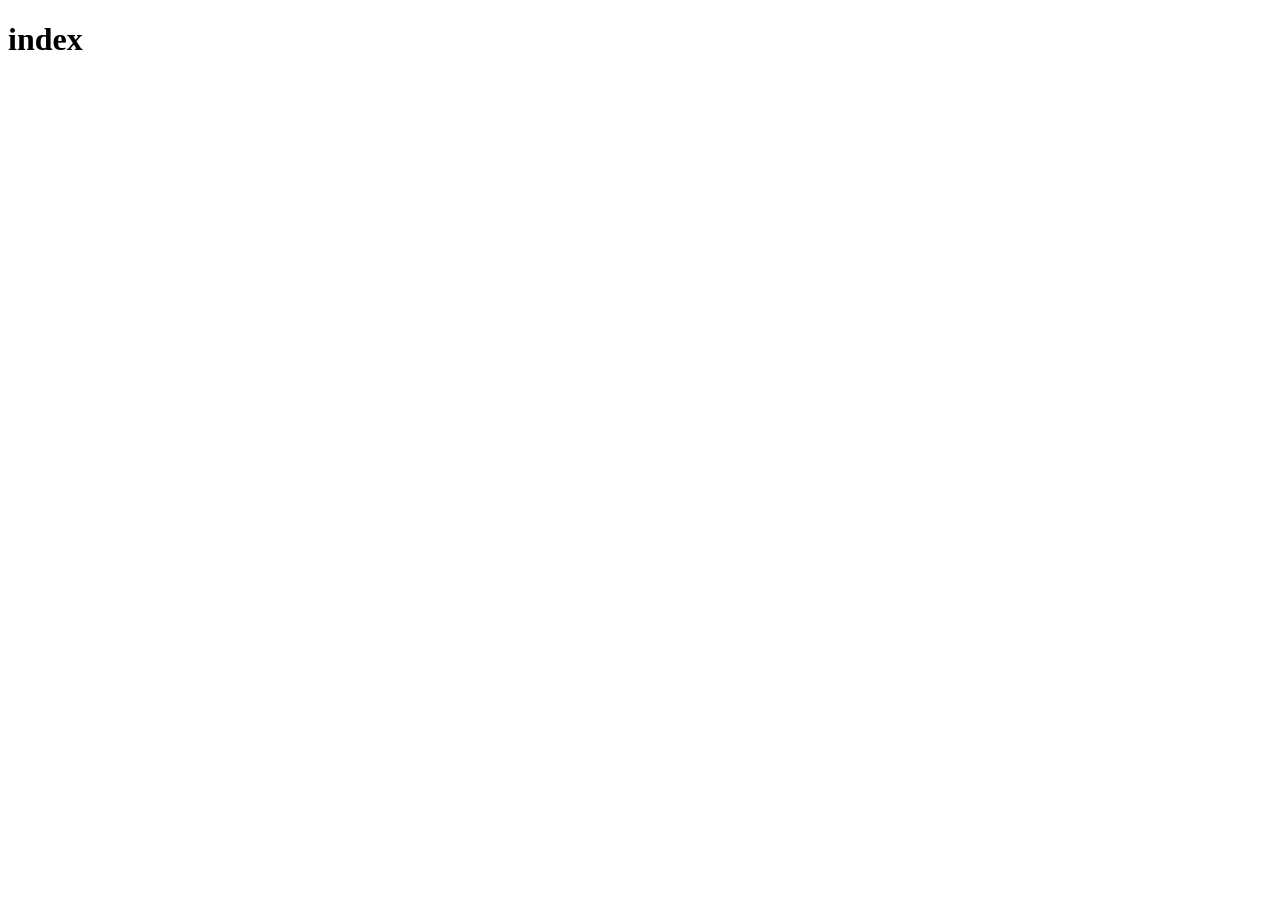
==== index.html @ e9456fac "İlk kurulum: proje başlatıldı" ====
<!DOCTYPE html>
<html lang="tr">
<head>
    <meta charset="UTF-8">
    <meta name="viewport" content="width=device-width, initial-scale=1.0">
    <title>Index</title>
</head>
<body>
    <h1>index</h1>
</body>
</html>
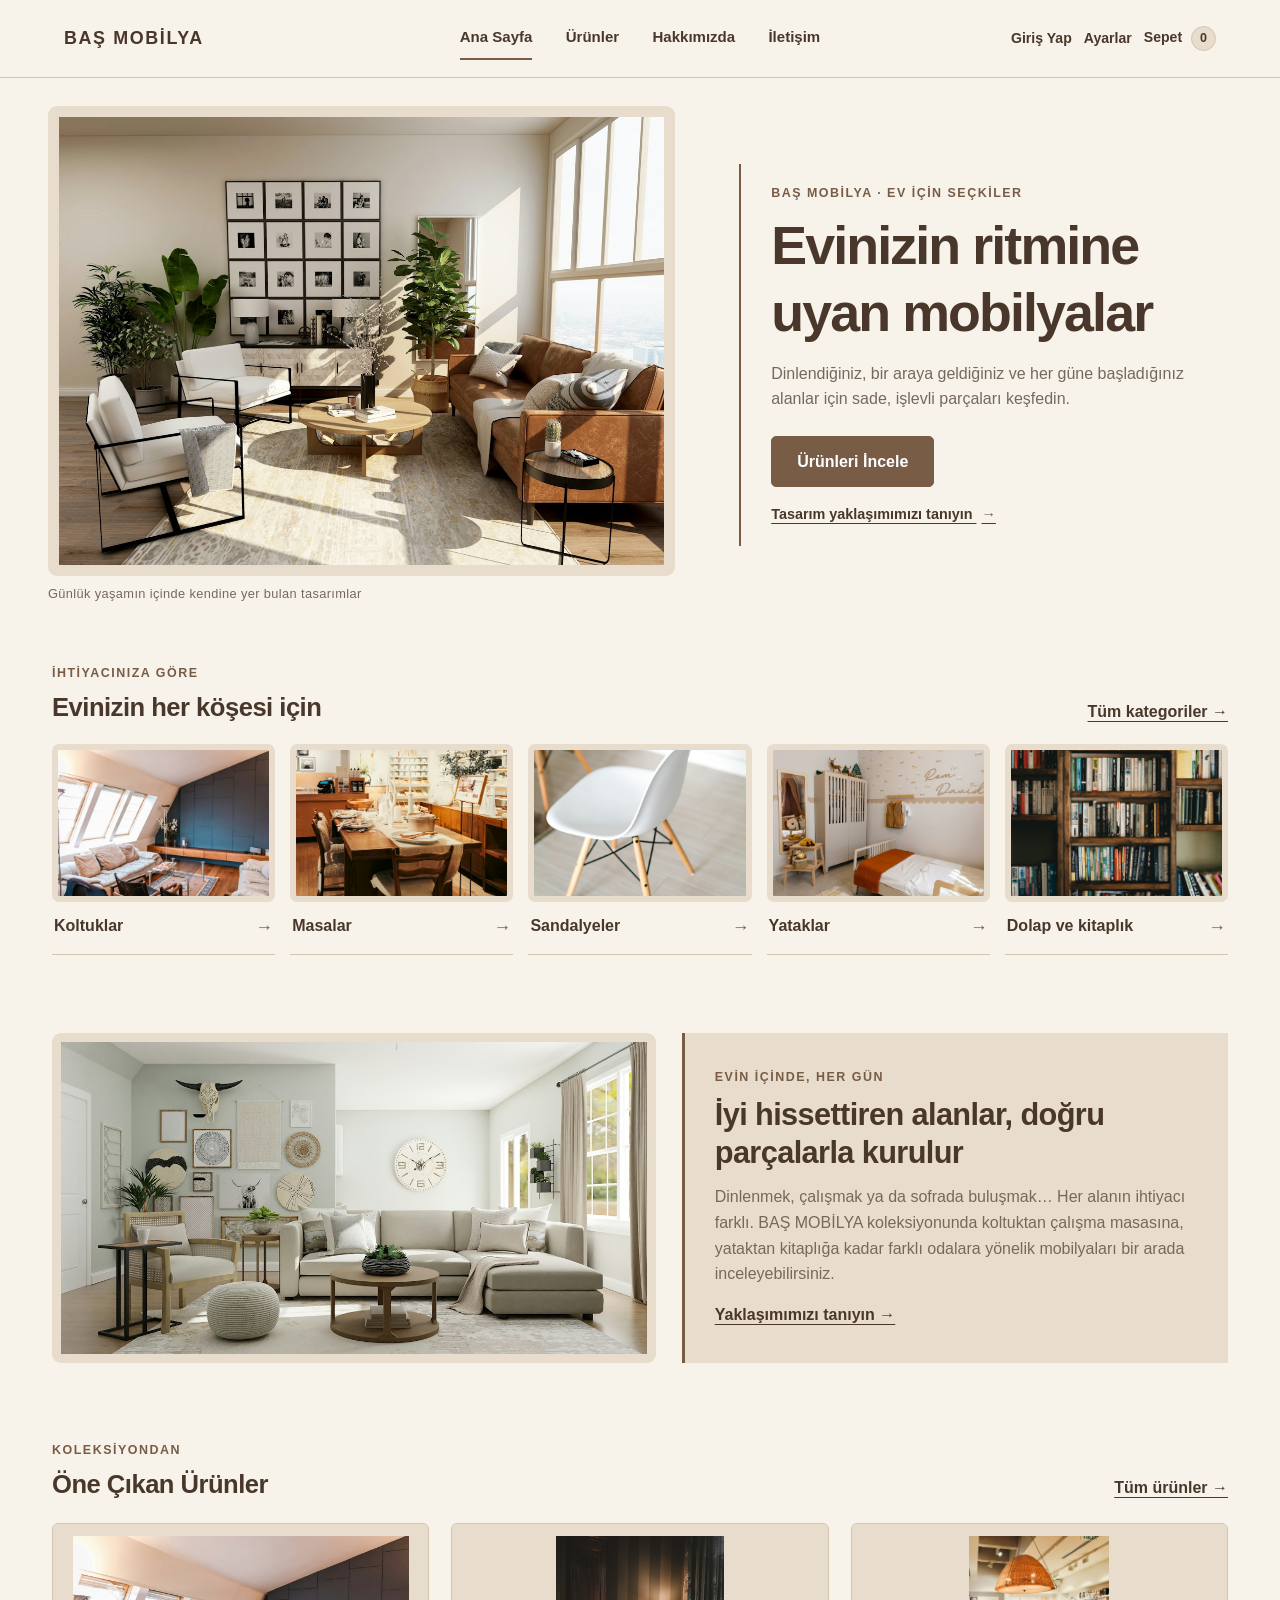
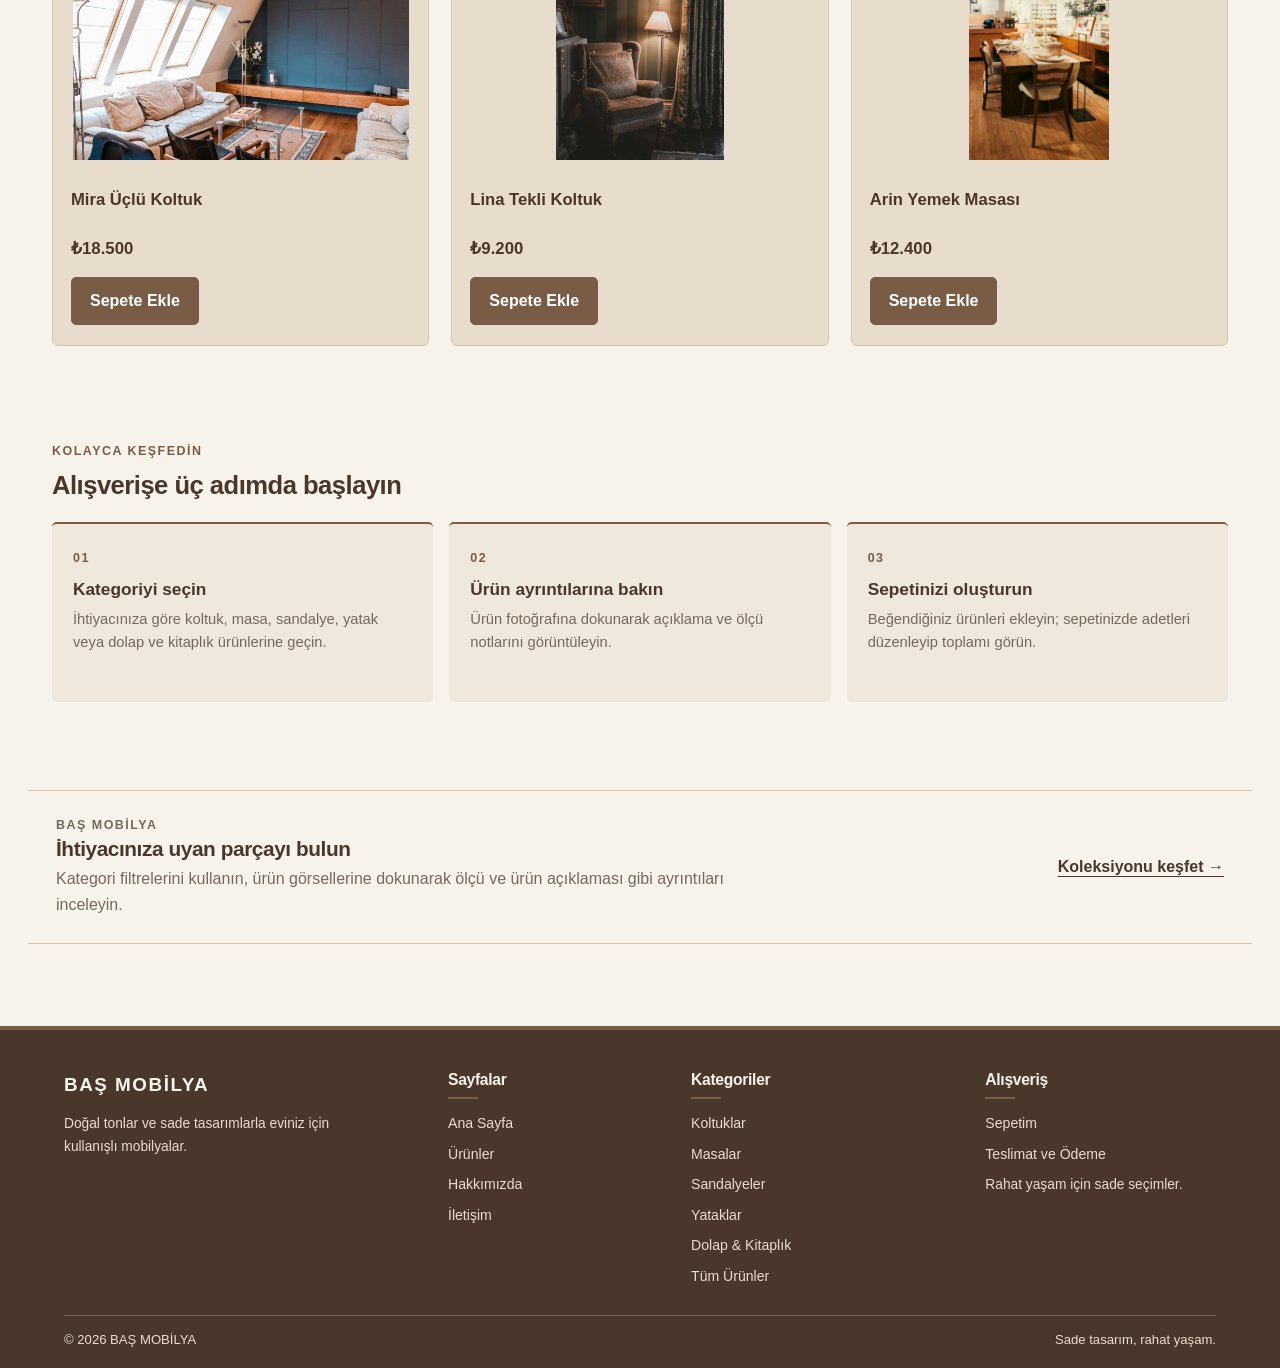
==== commit ed57afc1: "BAŞ MOBİLYA temel sayfaları eklendi" ====
--- a/index.html
+++ b/index.html
@@ -1,11 +1,84 @@
 <!DOCTYPE html>
 <html lang="tr">
 <head>
-    <meta charset="UTF-8">
-    <meta name="viewport" content="width=device-width, initial-scale=1.0">
-    <title>Index</title>
+  <meta charset="UTF-8">
+  <meta name="viewport" content="width=device-width, initial-scale=1.0">
+  <meta name="description" content="BAŞ MOBİLYA: günlük yaşama uyum sağlayan sade ve kullanışlı mobilyalar.">
+  <title>BAŞ MOBİLYA | Ana Sayfa</title>
+  <link rel="stylesheet" href="css/ortak.css"><link rel="stylesheet" href="css/index.css">
+  <script src="script.js" defer></script>
 </head>
 <body>
-    <h1>index</h1>
+  <header class="site-header">
+    <a class="logo" href="index.html">BAŞ MOBİLYA</a>
+    <nav class="main-nav" aria-label="Ana menü">
+      <a href="index.html" aria-current="page">Ana Sayfa</a><a href="urunler.html">Ürünler</a><a href="hakkimizda.html">Hakkımızda</a><a href="iletisim.html">İletişim</a>
+    </nav>
+    <div class="header-tools"><a class="account-link" href="giris.html">Giriş Yap</a><a class="settings-link" href="ayarlar.html">Ayarlar</a><a class="cart-link" href="sepet.html">Sepet <span class="cart-count" data-cart-count>0</span></a></div>
+  </header>
+  <main>
+    <section class="hero">
+      <figure class="hero-visual">
+        <img class="hero-image" src="images/oturma-odasi-ana-gorsel.jpg" alt="Açık tonlarda, sade mobilyalarla düzenlenmiş bir oturma odası">
+        <figcaption>Günlük yaşamın içinde kendine yer bulan tasarımlar</figcaption>
+      </figure>
+      <div class="hero-copy">
+        <p class="eyebrow">BAŞ MOBİLYA · Ev için seçkiler</p>
+        <h1>Evinizin ritmine uyan mobilyalar</h1>
+        <p>Dinlendiğiniz, bir araya geldiğiniz ve her güne başladığınız alanlar için sade, işlevli parçaları keşfedin.</p>
+        <a class="button" href="urunler.html">Ürünleri İncele</a>
+        <a class="hero-about-link" href="hakkimizda.html">Tasarım yaklaşımımızı tanıyın <span aria-hidden="true">→</span></a>
+      </div>
+    </section>
+    <section class="section category-section" aria-labelledby="category-title">
+      <div class="section-heading"><div><p class="eyebrow">İhtiyacınıza göre</p><h2 id="category-title">Evinizin her köşesi için</h2></div><a class="text-link" href="urunler.html">Tüm kategoriler →</a></div>
+      <div class="category-grid">
+        <a class="category-card" href="urunler.html?kategori=koltuk"><img src="images/koltuk-mira-uclu.jpg" alt="Açık renkli üçlü koltuk" loading="lazy"><span>Koltuklar <b>→</b></span></a>
+        <a class="category-card" href="urunler.html?kategori=masa"><img src="images/masa-arin-yemek.jpg" alt="Ahşap yemek masası" loading="lazy"><span>Masalar <b>→</b></span></a>
+        <a class="category-card" href="urunler.html?kategori=sandalye"><img src="images/sandalye-ekin-ahsap.jpg" alt="Ahşap yemek sandalyesi" loading="lazy"><span>Sandalyeler <b>→</b></span></a>
+        <a class="category-card" href="urunler.html?kategori=yatak"><img src="images/yatak-mira-tek-kisilik.jpg" alt="Tek kişilik yatak" loading="lazy"><span>Yataklar <b>→</b></span></a>
+        <a class="category-card" href="urunler.html?kategori=dolap"><img src="images/kitaplik-sera.jpg" alt="Ahşap kitaplık" loading="lazy"><span>Dolap ve kitaplık <b>→</b></span></a>
+      </div>
+    </section>
+    <section class="section home-story" aria-labelledby="home-story-title">
+      <img src="images/yasam-alani-hakkimizda.jpg" alt="Sade mobilyalarla düzenlenmiş, sıcak tonlu bir yaşam alanı" loading="lazy">
+      <div class="home-story-copy">
+        <p class="eyebrow">Evin içinde, her gün</p>
+        <h2 id="home-story-title">İyi hissettiren alanlar, doğru parçalarla kurulur</h2>
+        <p>Dinlenmek, çalışmak ya da sofrada buluşmak… Her alanın ihtiyacı farklı. BAŞ MOBİLYA koleksiyonunda koltuktan çalışma masasına, yataktan kitaplığa kadar farklı odalara yönelik mobilyaları bir arada inceleyebilirsiniz.</p>
+        <a class="text-link" href="hakkimizda.html">Yaklaşımımızı tanıyın →</a>
+      </div>
+    </section>
+    <section class="section featured-section">
+      <div class="section-heading"><div><p class="eyebrow">Koleksiyondan</p><h2>Öne Çıkan Ürünler</h2></div><a class="text-link" href="urunler.html">Tüm ürünler →</a></div>
+      <div class="product-grid" data-featured-products></div>
+    </section>
+    <section class="section home-process" aria-labelledby="home-process-title">
+      <div class="section-heading"><div><p class="eyebrow">Kolayca keşfedin</p><h2 id="home-process-title">Alışverişe üç adımda başlayın</h2></div></div>
+      <div class="process-grid">
+        <article class="process-item"><span>01</span><h3>Kategoriyi seçin</h3><p>İhtiyacınıza göre koltuk, masa, sandalye, yatak veya dolap ve kitaplık ürünlerine geçin.</p></article>
+        <article class="process-item"><span>02</span><h3>Ürün ayrıntılarına bakın</h3><p>Ürün fotoğrafına dokunarak açıklama ve ölçü notlarını görüntüleyin.</p></article>
+        <article class="process-item"><span>03</span><h3>Sepetinizi oluşturun</h3><p>Beğendiğiniz ürünleri ekleyin; sepetinizde adetleri düzenleyip toplamı görün.</p></article>
+      </div>
+    </section>
+    <section class="home-note" aria-labelledby="home-note-title">
+      <div><p class="eyebrow">BAŞ MOBİLYA</p><h2>İhtiyacınıza uyan parçayı bulun</h2><p>Kategori filtrelerini kullanın, ürün görsellerine dokunarak ölçü ve ürün açıklaması gibi ayrıntıları inceleyin.</p></div>
+      <a class="text-link" href="urunler.html">Koleksiyonu keşfet →</a>
+    </section>
+  </main>
+  <dialog class="product-dialog" data-product-dialog aria-labelledby="dialog-product-name">
+    <button class="dialog-close" type="button" data-close-dialog aria-label="Kapat">×</button>
+    <img data-dialog-image src="" alt="">
+    <div class="dialog-content"><p class="eyebrow" data-dialog-category></p><h2 id="dialog-product-name" data-dialog-name></h2><p class="dialog-price" data-dialog-price></p><p data-dialog-description></p><p class="dialog-specs" data-dialog-specs></p><button class="button" type="button" data-dialog-add>Sepete Ekle</button></div>
+  </dialog>
+  <footer class="site-footer">
+    <div class="footer-main">
+      <section class="footer-brand"><a class="footer-logo" href="index.html">BAŞ MOBİLYA</a><p>Doğal tonlar ve sade tasarımlarla eviniz için kullanışlı mobilyalar.</p></section>
+      <section class="footer-column"><h2>Sayfalar</h2><a href="index.html">Ana Sayfa</a><a href="urunler.html">Ürünler</a><a href="hakkimizda.html">Hakkımızda</a><a href="iletisim.html">İletişim</a></section>
+      <section class="footer-column"><h2>Kategoriler</h2><a href="urunler.html?kategori=koltuk">Koltuklar</a><a href="urunler.html?kategori=masa">Masalar</a><a href="urunler.html?kategori=sandalye">Sandalyeler</a><a href="urunler.html?kategori=yatak">Yataklar</a><a href="urunler.html?kategori=dolap">Dolap &amp; Kitaplık</a><a href="urunler.html">Tüm Ürünler</a></section>
+      <section class="footer-column"><h2>Alışveriş</h2><a href="sepet.html">Sepetim</a><a href="odeme.html">Teslimat ve Ödeme</a><p>Rahat yaşam için sade seçimler.</p></section>
+    </div>
+    <div class="footer-bottom"><span>© 2026 BAŞ MOBİLYA</span><span>Sade tasarım, rahat yaşam.</span></div>
+  </footer>
 </body>
 </html>
--- a/css/ortak.css
+++ b/css/ortak.css
@@ -0,0 +1,179 @@
+/* Ortak renkler ve temel sayfa düzeni */
+:root {
+  --page-bg: #F7F3EB;
+  --surface: #E8DDCC;
+  --heading: #49372B;
+  --text: #3D3935;
+  --button: #795C46;
+  --button-hover: #49372B;
+  --line: #d4c5b2;
+  --muted: #75695d;
+  --surface-soft: #f0e8dc;
+  --control-border: #c5b39e;
+  --white: #fffdf9;
+  --footer-bg: #49372B;
+  --footer-text: #F7F3EB;
+  --footer-muted: #E8DDCC;
+  --error: #8b2f24;
+  --success: #355d36;
+}
+
+/* Koyu görünümde aynı renk ailesinin daha koyu tonları kullanılır. */
+:root[data-theme="dark"] {
+  color-scheme: dark;
+  --page-bg: #211f1c;
+  --surface: #332f2a;
+  --heading: #f2e8dc;
+  --text: #e8e0d7;
+  --button: #9a765b;
+  --button-hover: #785a43;
+  --line: #554a3f;
+  --muted: #c0b3a6;
+  --surface-soft: #3a342e;
+  --control-border: #695b4e;
+  --white: #292622;
+  --footer-bg: #171614;
+  --footer-text: #f3eee7;
+  --footer-muted: #c9beb2;
+  --error: #ffaaa0;
+  --success: #b0d6a8;
+}
+
+* { box-sizing: border-box; }
+html { min-width: 320px; scroll-behavior: smooth; }
+body { min-height: 100vh; margin: 0; display: flex; flex-direction: column; background: var(--page-bg); color: var(--text); font-family: Arial, Helvetica, sans-serif; font-size: 16px; line-height: 1.6; }
+body > main { width: 100%; flex: 1; }
+img { max-width: 100%; }
+a { color: inherit; }
+h1, h2, h3 { color: var(--heading); line-height: 1.25; }
+h1 { margin: 0 0 14px; font-size: clamp(2rem, 3.8vw, 3rem); letter-spacing: -.035em; }
+h2 { margin: 0 0 12px; font-size: clamp(1.4rem, 2vw, 1.8rem); letter-spacing: -.02em; }
+.eyebrow { margin: 0 0 8px; color: var(--button); font-size: .78rem; font-weight: 700; letter-spacing: .12em; text-transform: uppercase; }
+
+/* Ortak başlık ve gezinme */
+.site-header { min-height: 78px; padding: 12px max(5%, calc((100% - 1240px) / 2)); display: grid; grid-template-columns: 1fr auto 1fr; align-items: center; gap: 24px; border-bottom: 1px solid var(--line); background: var(--page-bg); }
+.logo { justify-self: start; color: var(--heading); font-size: 1.12rem; font-weight: 800; letter-spacing: .09em; line-height: 1.1; text-decoration: none; }
+.main-nav { display: flex; align-items: center; justify-content: center; gap: clamp(18px, 2.6vw, 34px); }
+.main-nav a, .cart-link { color: var(--heading); font-size: .94rem; font-weight: 600; text-decoration: none; }
+.main-nav a { padding: 8px 0; border-bottom: 2px solid transparent; }
+.main-nav a:hover, .main-nav a[aria-current="page"] { border-color: var(--button); }
+.cart-link { justify-self: end; white-space: nowrap; }
+.cart-count { min-width: 25px; height: 25px; display: inline-flex; align-items: center; justify-content: center; margin-left: 5px; padding: 0 6px; border: 1px solid var(--line); border-radius: 50%; background: var(--surface); font-size: .78rem; }
+.main-nav a:focus-visible, .cart-link:focus-visible, .footer-column a:focus-visible, .logo:focus-visible { outline: 2px solid var(--button); outline-offset: 4px; }
+.header-tools { grid-column: 3; grid-row: 1; justify-self: end; display: flex; align-items: center; gap: 12px; }
+.header-tools a { color: var(--heading); font-size: .88rem; font-weight: 600; text-decoration: none; }
+.header-tools a:hover { text-decoration: underline; text-underline-offset: 4px; }
+.header-tools a[aria-current="page"] { text-decoration: underline; text-underline-offset: 4px; }
+.header-tools a:focus-visible { outline: 2px solid var(--button); outline-offset: 3px; }
+.header-tools .cart-link { justify-self: auto; }
+
+/* Ortak içerik, bağlantı ve form stilleri */
+.section, .page-content { width: min(1240px, 100%); margin: 0 auto; padding: 54px 32px; }
+.page-intro { margin-bottom: 34px; padding: 8px 0 22px; border-bottom: 1px solid var(--line); }
+.page-intro p:last-child { max-width: 680px; margin: 8px 0 0; color: var(--muted); }
+.narrow-content { max-width: 1120px; }
+.button { min-height: 49px; display: inline-flex; align-items: center; justify-content: center; padding: 12px 25px; border: 1px solid var(--button); background: var(--button); color: white; font: inherit; font-weight: 700; text-align: center; text-decoration: none; cursor: pointer; transition: background-color .16s ease, color .16s ease; }
+.button { border-radius: 5px; }
+.button:hover { border-color: var(--button-hover); background: var(--button-hover); }
+.button:focus-visible, .filter-button:focus-visible, .remove-button:focus-visible { outline: 2px solid var(--heading); outline-offset: 3px; }
+.button-secondary { margin-top: 8px; }
+.contact-form { display: grid; gap: 8px; }
+.contact-form label { margin-top: 7px; color: var(--heading); font-weight: 600; }
+.contact-form input, .contact-form textarea { width: 100%; padding: 11px 12px; border: 1px solid var(--control-border); border-radius: 4px; background: var(--white); color: var(--text); font: inherit; }
+.contact-form input:focus, .contact-form textarea:focus { outline: 2px solid var(--button); outline-offset: 1px; }
+.contact-form textarea { resize: vertical; }
+.contact-form .button { justify-self: start; margin-top: 8px; }
+.form-message { min-height: 1.5em; margin: 0; font-weight: 600; }
+.form-message.error { color: var(--error); }
+.form-message.success { color: var(--success); }
+.text-link { color: var(--heading); font-weight: 700; text-decoration-thickness: 1px; text-underline-offset: 4px; }
+.text-link:hover { color: var(--button); }
+[hidden] { display: none !important; }
+
+/* Ortak ürün kartları ve ürün detay penceresi */
+.product-grid { display: grid; grid-template-columns: repeat(3, minmax(0, 1fr)); gap: 22px; }
+.product-card { min-width: 0; display: flex; flex-direction: column; overflow: hidden; border: 1px solid var(--line); border-radius: 6px; background: var(--white); transition: border-color .16s ease, transform .16s ease; }
+.product-card:hover { transform: translateY(-3px); border-color: var(--button); }
+.product-card img { width: 100%; height: 248px; display: block; object-fit: contain; padding: 12px; background: var(--surface); }
+.product-image-button { width: 100%; display: block; padding: 0; border: 0; background: transparent; cursor: pointer; }
+.product-image-button img { transition: transform .18s ease; }
+.product-image-button:hover img { transform: scale(1.025); }
+.product-image-button:focus-visible { outline: 3px solid var(--button); outline-offset: -3px; }
+.product-info { flex: 1; display: flex; flex-direction: column; align-items: flex-start; padding: 18px 18px 20px; }
+.product-info h3 { min-height: 2.5em; margin: 0 0 5px; font-size: 1.04rem; }
+.product-price { margin: 0 0 14px; color: var(--heading); font-size: 1.05rem; font-weight: 700; }
+.product-info .button { min-height: 44px; margin-top: auto; padding: 10px 18px; }
+.product-dialog { position: relative; width: min(640px, calc(100% - 32px)); max-width: 640px; max-height: 90vh; padding: 0; overflow: auto; border: 1px solid var(--control-border); border-radius: 8px; background: var(--page-bg); color: var(--text); }
+.product-dialog::backdrop { background: rgb(35 27 22 / 55%); }
+.product-dialog > img { width: 100%; height: 300px; display: block; object-fit: contain; padding: 14px; background: var(--surface); }
+.dialog-content { padding: 22px 24px 26px; }
+.dialog-content h2 { margin-bottom: 7px; }
+.dialog-content p { margin: 8px 0; }
+.dialog-price { color: var(--heading); font-size: 1.15rem; font-weight: 700; }
+.dialog-specs { padding-top: 12px; border-top: 1px solid var(--line); }
+.dialog-close { position: absolute; z-index: 1; top: 10px; right: 10px; width: 38px; height: 38px; border: 1px solid var(--line); border-radius: 50%; background: var(--page-bg); color: var(--heading); font-size: 1.5rem; cursor: pointer; }
+
+/* Ortak footer */
+.site-footer { margin-top: 30px; padding: 40px max(5%, calc((100% - 1240px) / 2)) 18px; border-top: 4px solid var(--button); background: var(--footer-bg); color: var(--footer-text); font-size: .9rem; }
+.footer-main { max-width: 1240px; margin: 0 auto; padding-bottom: 28px; display: grid; grid-template-columns: 1.35fr .8fr 1fr .9fr; gap: 38px; }
+.footer-brand, .footer-column { display: flex; flex-direction: column; align-items: flex-start; gap: 8px; }
+.footer-logo { margin: 0 0 4px; color: var(--footer-text); font-size: 1.18rem; font-weight: 800; letter-spacing: .08em; text-decoration: none; }
+.footer-brand p, .footer-column p { max-width: 300px; margin: 0; color: var(--footer-muted); font-size: .86rem; line-height: 1.7; }
+.footer-column h2 { margin: 0 0 5px; color: var(--footer-text); font-size: .98rem; }
+.footer-column h2::after { width: 30px; height: 2px; margin-top: 8px; display: block; background: var(--button); content: ""; }
+.footer-column a { color: var(--footer-muted); font-size: .88rem; text-decoration: none; }
+.footer-column a:hover { color: white; text-decoration: underline; text-underline-offset: 3px; }
+.footer-bottom { max-width: 1240px; margin: 0 auto; padding-top: 13px; display: flex; justify-content: space-between; gap: 16px; border-top: 1px solid rgb(247 243 235 / 24%); color: var(--footer-muted); font-size: .82rem; }
+
+/* Giriş ve kayıt formları ortak alan düzenini paylaşır. */
+.auth-page { max-width: 1100px; }
+.auth-layout { display: grid; grid-template-columns: 1.05fr .95fr; align-items: center; gap: 34px; }
+.auth-visual { min-width: 0; margin: 0; }
+.auth-visual img { width: 100%; height: 440px; display: block; padding: 10px; border-radius: 8px; object-fit: cover; background: var(--surface); }
+.auth-visual figcaption { margin: 10px 2px 0; color: var(--muted); font-size: .86rem; }
+.auth-panel { padding: 30px; border-top: 3px solid var(--button); border-radius: 0 0 8px 8px; background: var(--surface); }
+.auth-panel h1 { margin-bottom: 7px; font-size: 2rem; }
+.auth-panel > p:not(.eyebrow) { margin: 0 0 18px; color: var(--muted); }
+.auth-form { display: grid; gap: 9px; }
+.auth-form label { margin-top: 5px; color: var(--heading); font-size: .9rem; font-weight: 600; }
+.auth-form input { width: 100%; min-height: 48px; padding: 11px 12px; border: 1px solid var(--control-border); border-radius: 4px; background: var(--white); color: var(--text); font: inherit; }
+.auth-form input:focus { outline: 2px solid var(--button); outline-offset: 1px; }
+.auth-form .button { width: 100%; margin-top: 10px; }
+.auth-form .form-message { margin-top: 6px; }
+.auth-links { margin-top: 17px; padding-top: 14px; display: flex; flex-wrap: wrap; justify-content: space-between; gap: 8px 16px; border-top: 1px solid var(--line); font-size: .88rem; }
+.auth-links a { color: var(--heading); font-weight: 600; text-underline-offset: 3px; }
+
+@media (max-width: 900px) {
+  .site-header { grid-template-columns: 1fr auto; }
+  .main-nav { grid-column: 1 / -1; grid-row: 2; justify-content: flex-start; flex-wrap: wrap; gap: 8px 24px; }
+  .header-tools { grid-column: 2; grid-row: 1; }
+  .footer-main { grid-template-columns: repeat(2, minmax(0, 1fr)); gap: 28px; }
+  .auth-layout { gap: 22px; }
+  .auth-visual img { height: 380px; }
+}
+@media (max-width: 600px) {
+  .site-header { padding: 13px 17px 10px; gap: 8px 14px; }
+  .logo { font-size: 1rem; }
+  .header-tools { grid-column: 1 / -1; grid-row: 2; justify-self: start; gap: 16px; }
+  .main-nav { grid-column: 1 / -1; grid-row: 3; grid-template-columns: repeat(2, 1fr); display: grid; gap: 2px 12px; text-align: left; }
+  .main-nav a { padding: 6px 0; font-size: .9rem; }
+  .section, .page-content { padding: 40px 18px; }
+  .page-intro { margin-bottom: 26px; padding-bottom: 18px; }
+  .product-grid { grid-template-columns: 1fr; gap: 16px; }
+  .product-card { display: flex; flex-direction: column; }
+  .product-card img { height: 218px; min-height: 0; padding: 8px; }
+  .product-info { padding: 16px 14px; }
+  .button { min-height: 47px; padding: 11px 19px; }
+  .product-info h3 { min-height: 0; }
+  .product-dialog > img { height: 240px; }
+  .site-footer { padding: 30px 17px 15px; }
+  .footer-main { gap: 24px 18px; }
+  .footer-bottom { flex-direction: column; gap: 3px; }
+  .auth-layout { grid-template-columns: 1fr; gap: 18px; }
+  .auth-visual img { height: 220px; }
+  .auth-panel { padding: 23px 19px; }
+}
+@media (prefers-reduced-motion: reduce) {
+  html { scroll-behavior: auto; }
+  *, *::before, *::after { transition-duration: .01ms !important; }
+}
--- a/css/index.css
+++ b/css/index.css
@@ -0,0 +1,56 @@
+/* Ana sayfa tanıtımı ve kategori keşfi */
+.hero { width: min(1240px, 100%); margin: 28px auto 0; padding: 0 28px; display: grid; grid-template-columns: 1.12fr .88fr; align-items: center; gap: clamp(28px, 5vw, 66px); }
+.hero-visual { min-width: 0; margin: 0; }
+.hero-image { width: 100%; height: 470px; display: block; padding: 11px; border-radius: 9px; object-fit: cover; background: var(--surface); }
+.hero-visual figcaption { margin-top: 8px; color: var(--muted); font-size: .8rem; letter-spacing: .03em; }
+.hero-copy { max-width: 500px; align-self: center; padding: 20px 0 20px 30px; border-left: 2px solid var(--button); }
+.hero-copy h1 { max-width: 460px; font-size: clamp(2.35rem, 4.2vw, 3.55rem); }
+.hero-copy > p:not(.eyebrow) { max-width: 430px; margin: 0 0 24px; color: var(--muted); }
+.hero-about-link { display: block; width: fit-content; margin-top: 16px; color: var(--heading); font-size: .9rem; font-weight: 700; text-decoration-thickness: 1px; text-underline-offset: 4px; }
+.hero-about-link span { margin-left: 5px; color: var(--button); }
+.category-section { padding-top: 60px; padding-bottom: 24px; }
+.section-heading { margin-bottom: 20px; display: flex; align-items: end; justify-content: space-between; gap: 16px; }
+.section-heading h2 { margin: 0; }
+.category-grid { display: grid; grid-template-columns: repeat(5, minmax(0, 1fr)); gap: 15px; }
+.category-card { min-width: 0; display: flex; flex-direction: column; border-bottom: 1px solid var(--line); color: var(--heading); font-weight: 700; text-decoration: none; }
+.category-card img { width: 100%; height: 158px; display: block; padding: 6px; border-radius: 7px; object-fit: cover; background: var(--surface); }
+.category-card span { padding: 11px 2px 12px; display: flex; justify-content: space-between; gap: 8px; }
+.category-card b { color: var(--button); font-size: 1.1rem; }
+.category-card:hover { border-color: var(--button); }
+.category-card:hover img { filter: brightness(.96); }
+.featured-section { padding-top: 44px; }
+.featured-section .section-heading { margin-bottom: 22px; }
+.featured-section .product-card { background: var(--surface); }
+.home-story { padding-top: 54px; padding-bottom: 34px; display: grid; grid-template-columns: 1.05fr .95fr; align-items: stretch; gap: 26px; }
+.home-story > img { width: 100%; height: 330px; display: block; padding: 9px; border-radius: 9px; object-fit: cover; background: var(--surface); }
+.home-story-copy { padding: 28px 30px; display: flex; flex-direction: column; align-items: flex-start; justify-content: center; border-left: 3px solid var(--button); background: var(--surface); }
+.home-story-copy h2 { max-width: 470px; margin-bottom: 12px; font-size: clamp(1.55rem, 2.4vw, 2.1rem); }
+.home-story-copy p:not(.eyebrow) { max-width: 500px; margin: 0 0 15px; color: var(--muted); }
+.home-process { padding-top: 42px; }
+.process-grid { display: grid; grid-template-columns: repeat(3, minmax(0, 1fr)); gap: 16px; }
+.process-item { min-height: 180px; padding: 20px 21px; border-top: 2px solid var(--button); border-radius: 5px; background: var(--surface-soft); }
+.process-item > span { color: var(--button); font-size: .78rem; font-weight: 700; letter-spacing: .12em; }
+.process-item h3 { margin: 10px 0 7px; font-size: 1.08rem; }
+.process-item p { margin: 0; color: var(--muted); font-size: .92rem; }
+.home-note { margin: 34px 28px 52px; padding: 25px 28px; display: flex; align-items: center; justify-content: space-between; gap: 24px; border-top: 1px solid var(--line); border-bottom: 1px solid var(--line); }
+.home-note p { max-width: 720px; margin: 0; color: var(--muted); }
+.home-note h2 { margin: 0 0 5px; font-size: 1.3rem; }
+@media (max-width: 900px) { .hero { gap: 24px; } .hero-copy { padding-left: 22px; } .hero-image { height: 390px; } .category-grid { grid-template-columns: repeat(3, minmax(0, 1fr)); } .home-story { gap: 18px; } .home-story-copy { padding: 23px; } }
+@media (max-width: 600px) {
+  .hero { margin-top: 17px; padding: 0 17px; grid-template-columns: 1fr; gap: 14px; }
+  .hero-copy { max-width: none; padding: 18px 4px 12px 18px; }
+  .hero-copy h1 { font-size: 2.2rem; }
+  .hero-image { height: 265px; padding: 7px; }
+  .category-section { padding-top: 38px; }
+  .home-story { padding-top: 34px; padding-bottom: 20px; grid-template-columns: 1fr; gap: 15px; }
+  .home-story > img { height: 245px; }
+  .home-story-copy { padding: 22px 19px; }
+  .section-heading { align-items: flex-start; flex-direction: column; }
+  .category-grid { grid-template-columns: repeat(2, minmax(0, 1fr)); gap: 14px 11px; }
+  .category-card img { height: 130px; }
+  .featured-section { padding-top: 34px; }
+  .home-process { padding-top: 30px; }
+  .process-grid { grid-template-columns: 1fr; gap: 11px; }
+  .process-item { min-height: 0; padding: 17px 18px; }
+  .home-note { margin: 18px 17px 34px; padding: 20px 0; align-items: flex-start; flex-direction: column; }
+}
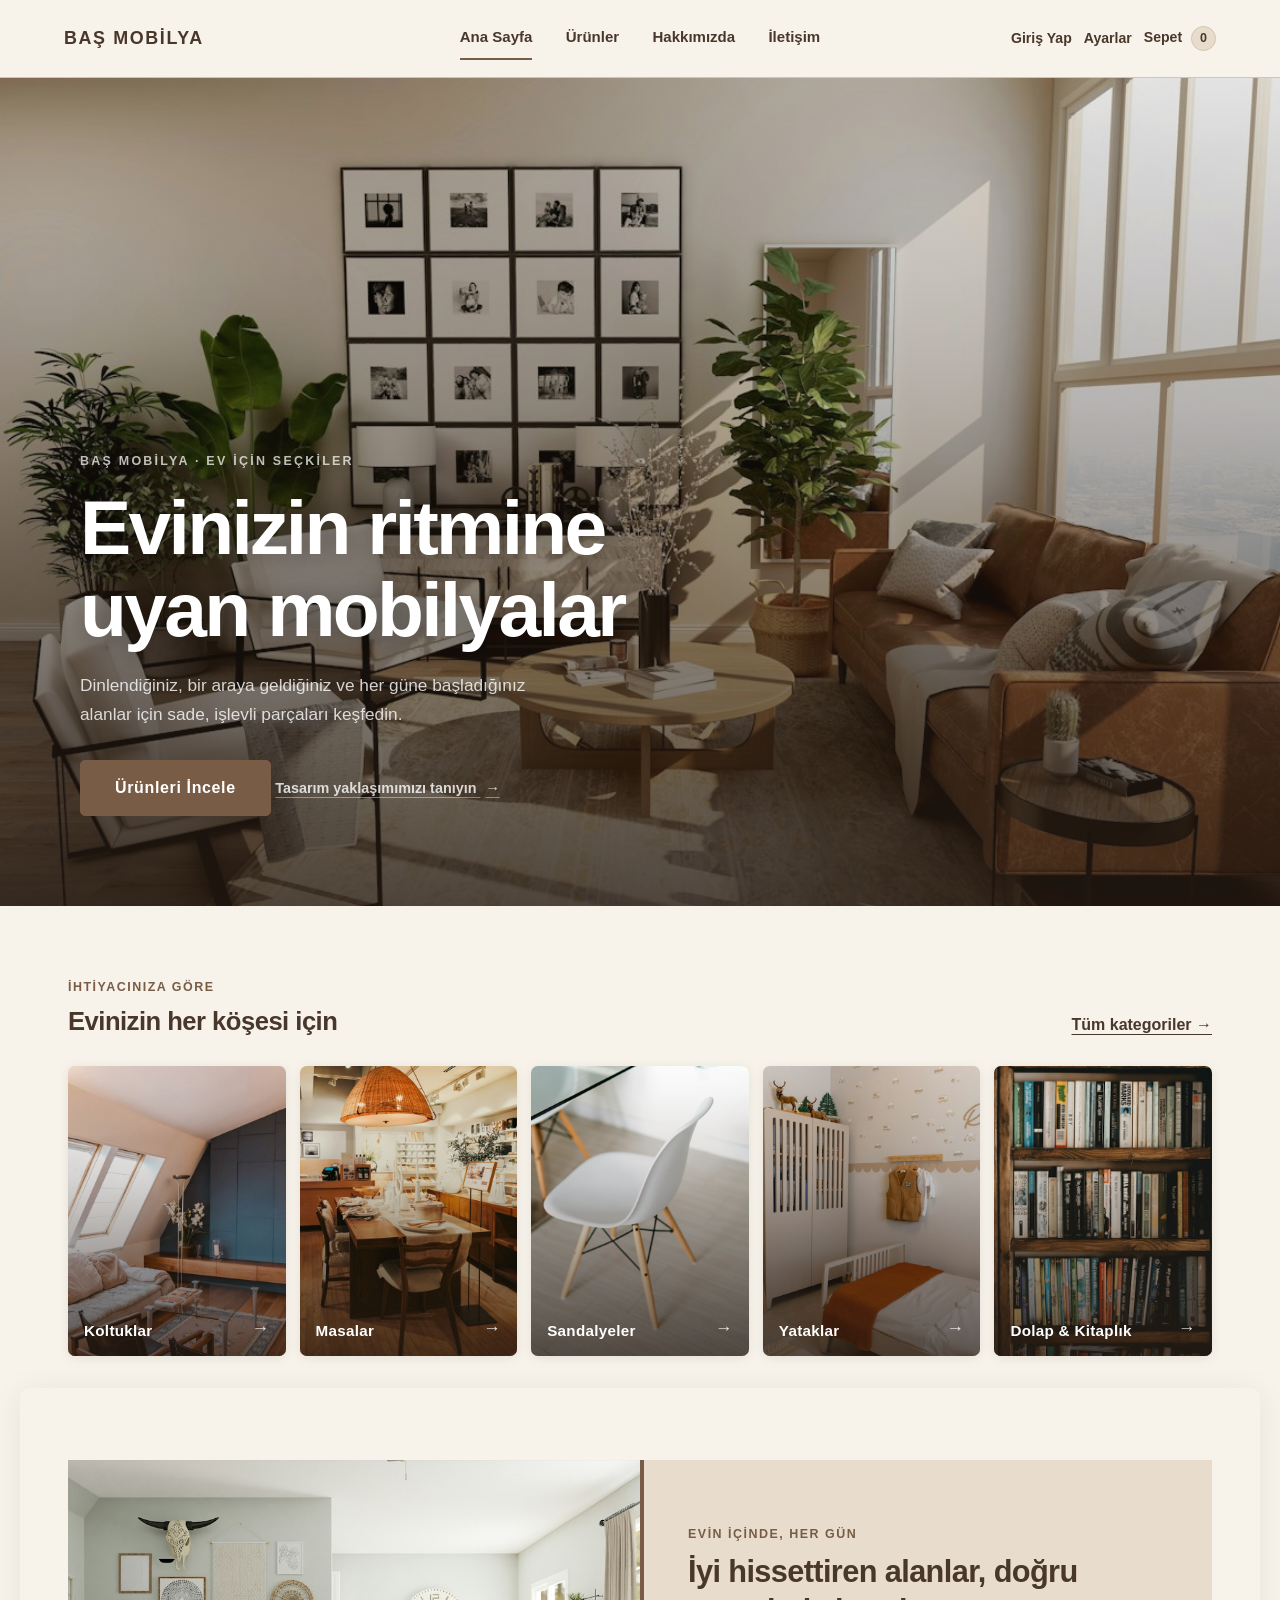
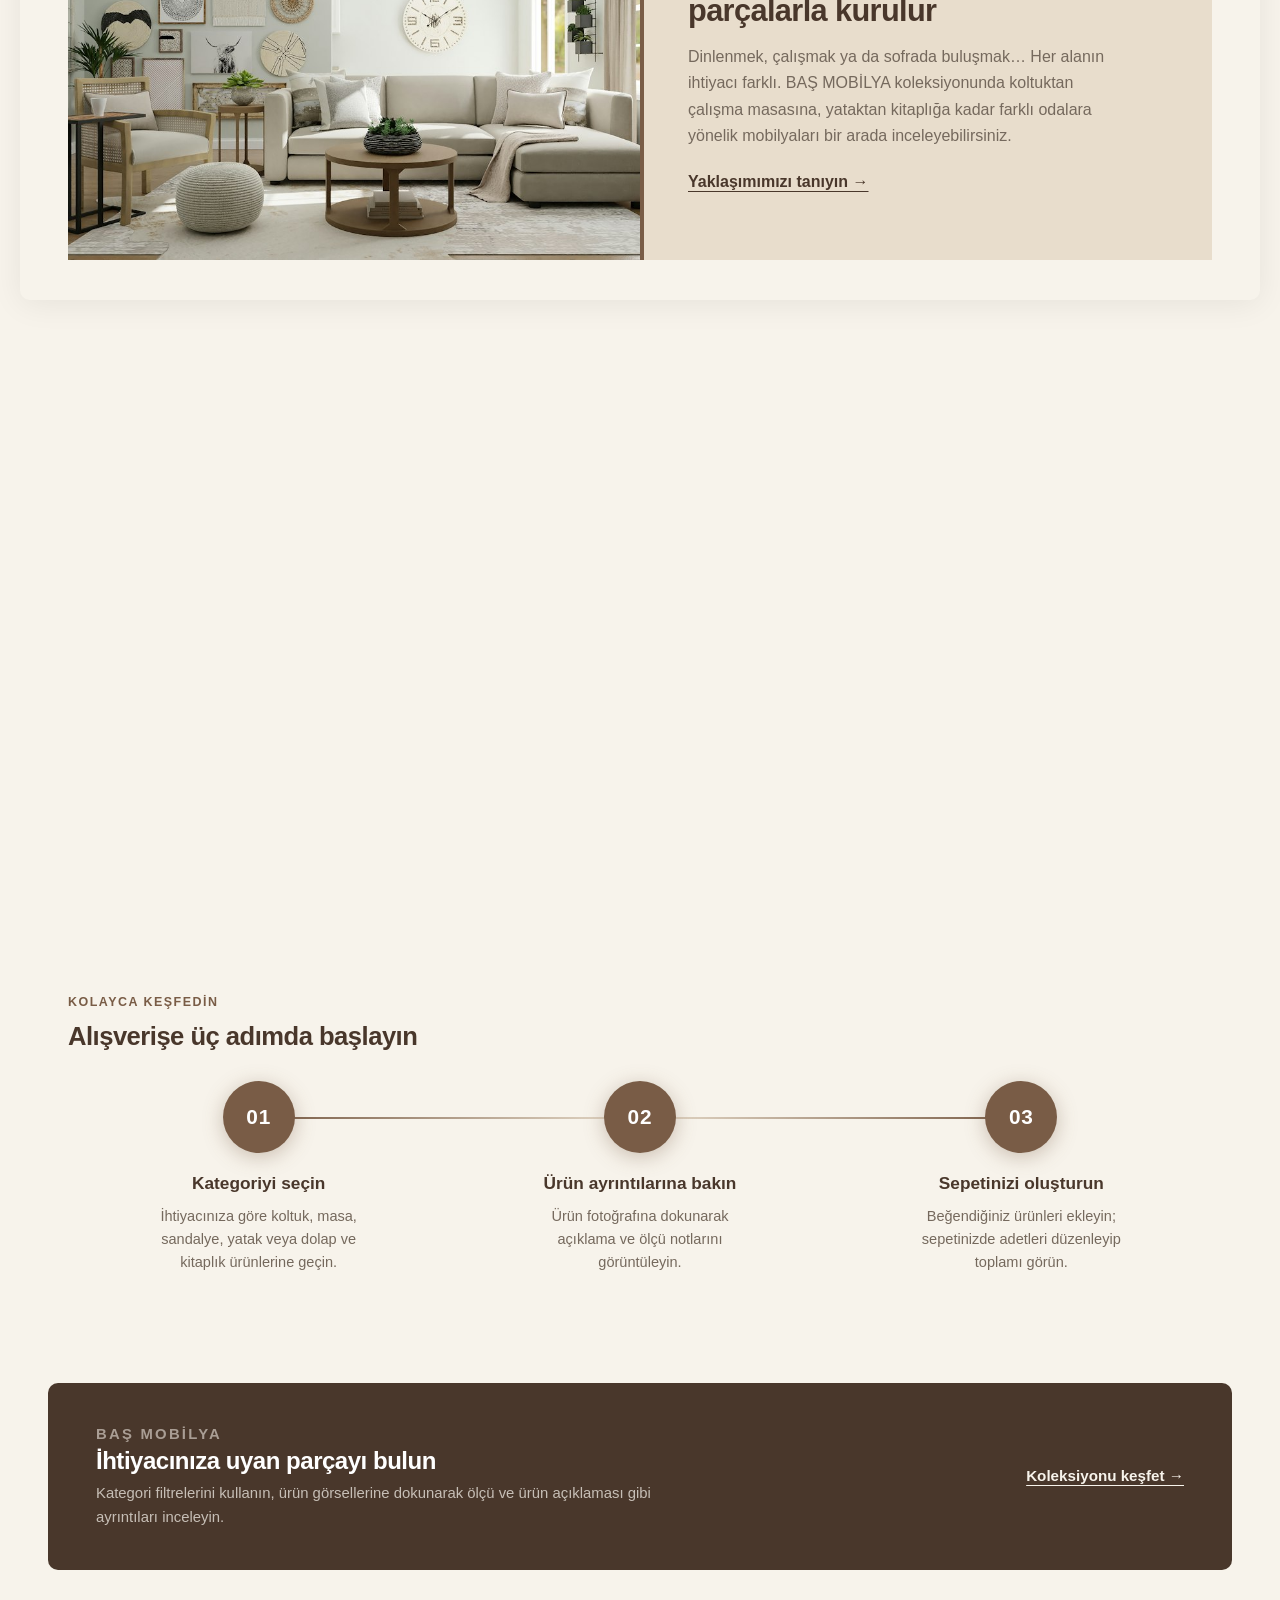
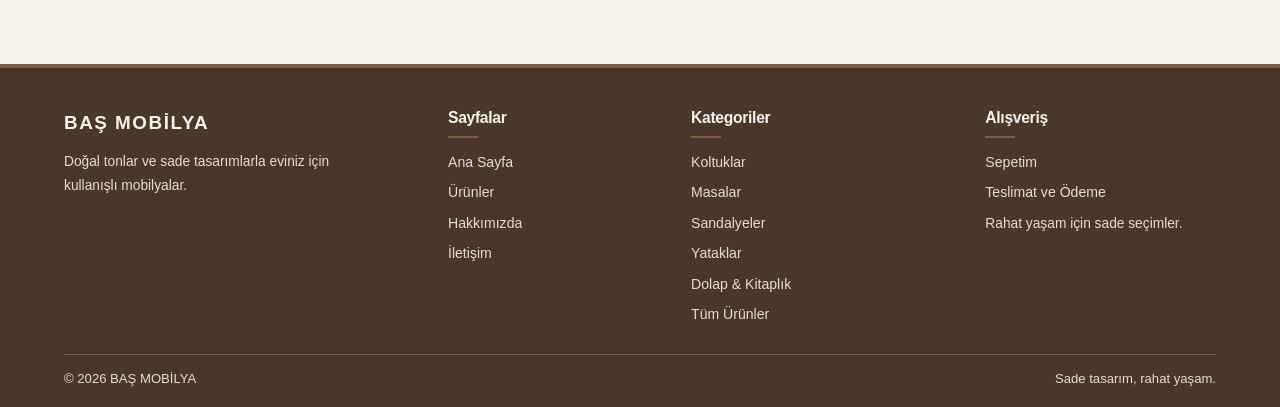
==== commit ecb76b85: "Ana sayfa ve ödeme ekranı yenilendi" ====
--- a/index.html
+++ b/index.html
@@ -1,10 +1,11 @@
-<!DOCTYPE html>
+﻿<!DOCTYPE html>
 <html lang="tr">
 <head>
   <meta charset="UTF-8">
   <meta name="viewport" content="width=device-width, initial-scale=1.0">
   <meta name="description" content="BAŞ MOBİLYA: günlük yaşama uyum sağlayan sade ve kullanışlı mobilyalar.">
   <title>BAŞ MOBİLYA | Ana Sayfa</title>
+  <link rel="icon" type="image/svg+xml" href="favicon.svg">
   <link rel="stylesheet" href="css/ortak.css"><link rel="stylesheet" href="css/index.css">
   <script src="script.js" defer></script>
 </head>
@@ -16,12 +17,14 @@
     </nav>
     <div class="header-tools"><a class="account-link" href="giris.html">Giriş Yap</a><a class="settings-link" href="ayarlar.html">Ayarlar</a><a class="cart-link" href="sepet.html">Sepet <span class="cart-count" data-cart-count>0</span></a></div>
   </header>
+
   <main>
-    <section class="hero">
-      <figure class="hero-visual">
+    <!-- ── HERO: Tam genişlik görsel + overlay metin ── -->
+    <section class="hero reveal">
+      <div class="hero-image-wrap">
         <img class="hero-image" src="images/oturma-odasi-ana-gorsel.jpg" alt="Açık tonlarda, sade mobilyalarla düzenlenmiş bir oturma odası">
-        <figcaption>Günlük yaşamın içinde kendine yer bulan tasarımlar</figcaption>
-      </figure>
+      </div>
+      <div class="hero-overlay" aria-hidden="true"></div>
       <div class="hero-copy">
         <p class="eyebrow">BAŞ MOBİLYA · Ev için seçkiler</p>
         <h1>Evinizin ritmine uyan mobilyalar</h1>
@@ -30,17 +33,44 @@
         <a class="hero-about-link" href="hakkimizda.html">Tasarım yaklaşımımızı tanıyın <span aria-hidden="true">→</span></a>
       </div>
     </section>
-    <section class="section category-section" aria-labelledby="category-title">
-      <div class="section-heading"><div><p class="eyebrow">İhtiyacınıza göre</p><h2 id="category-title">Evinizin her köşesi için</h2></div><a class="text-link" href="urunler.html">Tüm kategoriler →</a></div>
+
+    <!-- ── KATEGORİLER: Tall overlay kartlar ── -->
+    <section class="section category-section reveal" aria-labelledby="category-title">
+      <div class="section-heading">
+        <div><p class="eyebrow">İhtiyacınıza göre</p><h2 id="category-title">Evinizin her köşesi için</h2></div>
+        <a class="text-link" href="urunler.html">Tüm kategoriler →</a>
+      </div>
       <div class="category-grid">
-        <a class="category-card" href="urunler.html?kategori=koltuk"><img src="images/koltuk-mira-uclu.jpg" alt="Açık renkli üçlü koltuk" loading="lazy"><span>Koltuklar <b>→</b></span></a>
-        <a class="category-card" href="urunler.html?kategori=masa"><img src="images/masa-arin-yemek.jpg" alt="Ahşap yemek masası" loading="lazy"><span>Masalar <b>→</b></span></a>
-        <a class="category-card" href="urunler.html?kategori=sandalye"><img src="images/sandalye-ekin-ahsap.jpg" alt="Ahşap yemek sandalyesi" loading="lazy"><span>Sandalyeler <b>→</b></span></a>
-        <a class="category-card" href="urunler.html?kategori=yatak"><img src="images/yatak-mira-tek-kisilik.jpg" alt="Tek kişilik yatak" loading="lazy"><span>Yataklar <b>→</b></span></a>
-        <a class="category-card" href="urunler.html?kategori=dolap"><img src="images/kitaplik-sera.jpg" alt="Ahşap kitaplık" loading="lazy"><span>Dolap ve kitaplık <b>→</b></span></a>
+        <a class="category-card" href="urunler.html?kategori=koltuk">
+          <img src="images/koltuk-mira-uclu.jpg" alt="Açık renkli üçlü koltuk" loading="lazy">
+          <div class="category-card-overlay" aria-hidden="true"></div>
+          <span>Koltuklar <b>→</b></span>
+        </a>
+        <a class="category-card" href="urunler.html?kategori=masa">
+          <img src="images/masa-arin-yemek.jpg" alt="Ahşap yemek masası" loading="lazy">
+          <div class="category-card-overlay" aria-hidden="true"></div>
+          <span>Masalar <b>→</b></span>
+        </a>
+        <a class="category-card" href="urunler.html?kategori=sandalye">
+          <img src="images/sandalye-ekin-ahsap.jpg" alt="Ahşap yemek sandalyesi" loading="lazy">
+          <div class="category-card-overlay" aria-hidden="true"></div>
+          <span>Sandalyeler <b>→</b></span>
+        </a>
+        <a class="category-card" href="urunler.html?kategori=yatak">
+          <img src="images/yatak-mira-tek-kisilik.jpg" alt="Tek kişilik yatak" loading="lazy">
+          <div class="category-card-overlay" aria-hidden="true"></div>
+          <span>Yataklar <b>→</b></span>
+        </a>
+        <a class="category-card" href="urunler.html?kategori=dolap">
+          <img src="images/kitaplik-sera.jpg" alt="Ahşap kitaplık" loading="lazy">
+          <div class="category-card-overlay" aria-hidden="true"></div>
+          <span>Dolap &amp; Kitaplık <b>→</b></span>
+        </a>
       </div>
     </section>
-    <section class="section home-story" aria-labelledby="home-story-title">
+
+    <!-- ── ÖYKÜSEL BÖLÜM ── -->
+    <section class="section home-story reveal" aria-labelledby="home-story-title">
       <img src="images/yasam-alani-hakkimizda.jpg" alt="Sade mobilyalarla düzenlenmiş, sıcak tonlu bir yaşam alanı" loading="lazy">
       <div class="home-story-copy">
         <p class="eyebrow">Evin içinde, her gün</p>
@@ -49,28 +79,52 @@
         <a class="text-link" href="hakkimizda.html">Yaklaşımımızı tanıyın →</a>
       </div>
     </section>
-    <section class="section featured-section">
+
+    <!-- ── ÖNE ÇIKANLAR ── -->
+    <section class="section featured-section reveal">
       <div class="section-heading"><div><p class="eyebrow">Koleksiyondan</p><h2>Öne Çıkan Ürünler</h2></div><a class="text-link" href="urunler.html">Tüm ürünler →</a></div>
       <div class="product-grid" data-featured-products></div>
     </section>
-    <section class="section home-process" aria-labelledby="home-process-title">
+
+    <!-- ── 3 ADIM (Timeline) ── -->
+    <section class="section home-process reveal" aria-labelledby="home-process-title">
       <div class="section-heading"><div><p class="eyebrow">Kolayca keşfedin</p><h2 id="home-process-title">Alışverişe üç adımda başlayın</h2></div></div>
       <div class="process-grid">
-        <article class="process-item"><span>01</span><h3>Kategoriyi seçin</h3><p>İhtiyacınıza göre koltuk, masa, sandalye, yatak veya dolap ve kitaplık ürünlerine geçin.</p></article>
-        <article class="process-item"><span>02</span><h3>Ürün ayrıntılarına bakın</h3><p>Ürün fotoğrafına dokunarak açıklama ve ölçü notlarını görüntüleyin.</p></article>
-        <article class="process-item"><span>03</span><h3>Sepetinizi oluşturun</h3><p>Beğendiğiniz ürünleri ekleyin; sepetinizde adetleri düzenleyip toplamı görün.</p></article>
+        <article class="process-item">
+          <span>01</span>
+          <h3>Kategoriyi seçin</h3>
+          <p>İhtiyacınıza göre koltuk, masa, sandalye, yatak veya dolap ve kitaplık ürünlerine geçin.</p>
+        </article>
+        <article class="process-item">
+          <span>02</span>
+          <h3>Ürün ayrıntılarına bakın</h3>
+          <p>Ürün fotoğrafına dokunarak açıklama ve ölçü notlarını görüntüleyin.</p>
+        </article>
+        <article class="process-item">
+          <span>03</span>
+          <h3>Sepetinizi oluşturun</h3>
+          <p>Beğendiğiniz ürünleri ekleyin; sepetinizde adetleri düzenleyip toplamı görün.</p>
+        </article>
       </div>
     </section>
-    <section class="home-note" aria-labelledby="home-note-title">
-      <div><p class="eyebrow">BAŞ MOBİLYA</p><h2>İhtiyacınıza uyan parçayı bulun</h2><p>Kategori filtrelerini kullanın, ürün görsellerine dokunarak ölçü ve ürün açıklaması gibi ayrıntıları inceleyin.</p></div>
+
+    <!-- ── ALT BANNER ── -->
+    <div class="home-note reveal">
+      <div>
+        <p class="eyebrow">BAŞ MOBİLYA</p>
+        <h2>İhtiyacınıza uyan parçayı bulun</h2>
+        <p>Kategori filtrelerini kullanın, ürün görsellerine dokunarak ölçü ve ürün açıklaması gibi ayrıntıları inceleyin.</p>
+      </div>
       <a class="text-link" href="urunler.html">Koleksiyonu keşfet →</a>
-    </section>
+    </div>
   </main>
+
   <dialog class="product-dialog" data-product-dialog aria-labelledby="dialog-product-name">
     <button class="dialog-close" type="button" data-close-dialog aria-label="Kapat">×</button>
     <img data-dialog-image src="" alt="">
     <div class="dialog-content"><p class="eyebrow" data-dialog-category></p><h2 id="dialog-product-name" data-dialog-name></h2><p class="dialog-price" data-dialog-price></p><p data-dialog-description></p><p class="dialog-specs" data-dialog-specs></p><button class="button" type="button" data-dialog-add>Sepete Ekle</button></div>
   </dialog>
+
   <footer class="site-footer">
     <div class="footer-main">
       <section class="footer-brand"><a class="footer-logo" href="index.html">BAŞ MOBİLYA</a><p>Doğal tonlar ve sade tasarımlarla eviniz için kullanışlı mobilyalar.</p></section>
--- a/css/ortak.css
+++ b/css/ortak.css
@@ -75,6 +75,8 @@
 .button { min-height: 49px; display: inline-flex; align-items: center; justify-content: center; padding: 12px 25px; border: 1px solid var(--button); background: var(--button); color: white; font: inherit; font-weight: 700; text-align: center; text-decoration: none; cursor: pointer; transition: background-color .16s ease, color .16s ease; }
 .button { border-radius: 5px; }
 .button:hover { border-color: var(--button-hover); background: var(--button-hover); }
+.button-light { border: 1px solid var(--button); background: transparent; color: var(--heading); }
+.button-light:hover { border-color: var(--button-hover); background: var(--surface); color: var(--heading); }
 .button:focus-visible, .filter-button:focus-visible, .remove-button:focus-visible { outline: 2px solid var(--heading); outline-offset: 3px; }
 .button-secondary { margin-top: 8px; }
 .contact-form { display: grid; gap: 8px; }
@@ -92,9 +94,15 @@
 
 /* Ortak ürün kartları ve ürün detay penceresi */
 .product-grid { display: grid; grid-template-columns: repeat(3, minmax(0, 1fr)); gap: 22px; }
-.product-card { min-width: 0; display: flex; flex-direction: column; overflow: hidden; border: 1px solid var(--line); border-radius: 6px; background: var(--white); transition: border-color .16s ease, transform .16s ease; }
+.product-card { position: relative; min-width: 0; display: flex; flex-direction: column; overflow: hidden; border: 1px solid var(--line); border-radius: 6px; background: var(--white); transition: border-color .16s ease, transform .16s ease; }
 .product-card:hover { transform: translateY(-3px); border-color: var(--button); }
 .product-card img { width: 100%; height: 248px; display: block; object-fit: contain; padding: 12px; background: var(--surface); }
+
+/* Favori butonu */
+.favorite-btn { position: absolute; z-index: 2; top: 10px; right: 10px; width: 36px; height: 36px; display: grid; place-items: center; padding: 0; border: 1px solid var(--line); border-radius: 50%; background: var(--white); color: var(--muted); cursor: pointer; transition: transform .18s ease, color .18s ease, border-color .18s ease; }
+.favorite-btn:hover { transform: scale(1.12); color: #e53935; border-color: #e53935; }
+.favorite-btn.active { color: #e53935; border-color: #e53935; }
+.favorite-btn svg { width: 19px; height: 19px; fill: currentColor; }
 .product-image-button { width: 100%; display: block; padding: 0; border: 0; background: transparent; cursor: pointer; }
 .product-image-button img { transition: transform .18s ease; }
 .product-image-button:hover img { transform: scale(1.025); }
@@ -128,9 +136,6 @@
 /* Giriş ve kayıt formları ortak alan düzenini paylaşır. */
 .auth-page { max-width: 1100px; }
 .auth-layout { display: grid; grid-template-columns: 1.05fr .95fr; align-items: center; gap: 34px; }
-.auth-visual { min-width: 0; margin: 0; }
-.auth-visual img { width: 100%; height: 440px; display: block; padding: 10px; border-radius: 8px; object-fit: cover; background: var(--surface); }
-.auth-visual figcaption { margin: 10px 2px 0; color: var(--muted); font-size: .86rem; }
 .auth-panel { padding: 30px; border-top: 3px solid var(--button); border-radius: 0 0 8px 8px; background: var(--surface); }
 .auth-panel h1 { margin-bottom: 7px; font-size: 2rem; }
 .auth-panel > p:not(.eyebrow) { margin: 0 0 18px; color: var(--muted); }
@@ -149,7 +154,6 @@
   .header-tools { grid-column: 2; grid-row: 1; }
   .footer-main { grid-template-columns: repeat(2, minmax(0, 1fr)); gap: 28px; }
   .auth-layout { gap: 22px; }
-  .auth-visual img { height: 380px; }
 }
 @media (max-width: 600px) {
   .site-header { padding: 13px 17px 10px; gap: 8px 14px; }
@@ -170,9 +174,27 @@
   .footer-main { gap: 24px 18px; }
   .footer-bottom { flex-direction: column; gap: 3px; }
   .auth-layout { grid-template-columns: 1fr; gap: 18px; }
-  .auth-visual img { height: 220px; }
   .auth-panel { padding: 23px 19px; }
 }
+
+/* Toast Bildirimleri */
+.toast-container { position: fixed; z-index: 10000; bottom: 24px; right: 24px; display: flex; flex-direction: column; gap: 10px; pointer-events: none; }
+.toast { pointer-events: auto; min-width: 270px; max-width: 380px; padding: 13px 18px; border-radius: 8px; border: 1px solid var(--line); border-left: 4px solid var(--button); background: var(--surface); color: var(--heading); box-shadow: 0 8px 24px rgba(0, 0, 0, 0.14); display: flex; align-items: center; justify-content: space-between; gap: 12px; font-size: .92rem; font-weight: 600; opacity: 0; transform: translateX(110%); transition: transform .32s cubic-bezier(0.16, 1, 0.3, 1), opacity .32s ease; }
+.toast.show { opacity: 1; transform: translateX(0); }
+.toast-content { display: flex; align-items: center; gap: 10px; }
+.toast-icon { font-size: 1.15rem; color: var(--button); }
+.toast-close { border: none; background: transparent; color: var(--muted); font-size: 1.15rem; cursor: pointer; padding: 0 2px; line-height: 1; }
+.toast-close:hover { color: var(--heading); }
+
+/* Scroll-to-top Butonu */
+.scroll-top-btn { position: fixed; z-index: 999; bottom: 24px; left: 24px; width: 44px; height: 44px; border: 1px solid var(--line); border-radius: 50%; background: var(--surface); color: var(--heading); cursor: pointer; display: grid; place-items: center; font-size: 1.25rem; font-weight: 700; box-shadow: 0 4px 14px rgba(0, 0, 0, 0.12); opacity: 0; transform: translateY(16px); pointer-events: none; transition: opacity .25s ease, transform .25s ease, background-color .18s ease, color .18s ease; }
+.scroll-top-btn.visible { opacity: 1; transform: translateY(0); pointer-events: auto; }
+.scroll-top-btn:hover { border-color: var(--button); background: var(--button); color: white; }
+
+/* Scroll Reveal Animasyonu */
+.reveal { opacity: 0; transform: translateY(22px); transition: opacity .6s cubic-bezier(0.16, 1, 0.3, 1), transform .6s cubic-bezier(0.16, 1, 0.3, 1); }
+.reveal.revealed { opacity: 1; transform: translateY(0); }
+
 @media (prefers-reduced-motion: reduce) {
   html { scroll-behavior: auto; }
   *, *::before, *::after { transition-duration: .01ms !important; }
--- a/css/index.css
+++ b/css/index.css
@@ -1,56 +1,399 @@
-/* Ana sayfa tanıtımı ve kategori keşfi */
-.hero { width: min(1240px, 100%); margin: 28px auto 0; padding: 0 28px; display: grid; grid-template-columns: 1.12fr .88fr; align-items: center; gap: clamp(28px, 5vw, 66px); }
-.hero-visual { min-width: 0; margin: 0; }
-.hero-image { width: 100%; height: 470px; display: block; padding: 11px; border-radius: 9px; object-fit: cover; background: var(--surface); }
-.hero-visual figcaption { margin-top: 8px; color: var(--muted); font-size: .8rem; letter-spacing: .03em; }
-.hero-copy { max-width: 500px; align-self: center; padding: 20px 0 20px 30px; border-left: 2px solid var(--button); }
-.hero-copy h1 { max-width: 460px; font-size: clamp(2.35rem, 4.2vw, 3.55rem); }
-.hero-copy > p:not(.eyebrow) { max-width: 430px; margin: 0 0 24px; color: var(--muted); }
-.hero-about-link { display: block; width: fit-content; margin-top: 16px; color: var(--heading); font-size: .9rem; font-weight: 700; text-decoration-thickness: 1px; text-underline-offset: 4px; }
-.hero-about-link span { margin-left: 5px; color: var(--button); }
-.category-section { padding-top: 60px; padding-bottom: 24px; }
-.section-heading { margin-bottom: 20px; display: flex; align-items: end; justify-content: space-between; gap: 16px; }
+/* Ana sayfa – Bellona ilhamlı yeniden tasarım */
+
+/* ── HERO ── */
+.hero {
+  position: relative;
+  width: 100%;
+  min-height: 92vh;
+  display: flex;
+  align-items: flex-end;
+  overflow: hidden;
+  margin: 0;
+  padding: 0;
+}
+
+.hero-image-wrap {
+  position: absolute;
+  inset: 0;
+  z-index: 0;
+}
+
+.hero-image {
+  width: 100%;
+  height: 100%;
+  display: block;
+  object-fit: cover;
+  object-position: center 30%;
+  transform: scale(1.04);
+  transition: transform 8s ease;
+}
+
+.hero:hover .hero-image {
+  transform: scale(1);
+}
+
+.hero-overlay {
+  position: absolute;
+  inset: 0;
+  z-index: 1;
+  background: linear-gradient(
+    to top,
+    rgba(37, 26, 18, 0.80) 0%,
+    rgba(37, 26, 18, 0.35) 55%,
+    rgba(37, 26, 18, 0.10) 100%
+  );
+}
+
+.hero-copy {
+  position: relative;
+  z-index: 2;
+  max-width: 1240px;
+  width: 100%;
+  margin: 0 auto;
+  padding: clamp(40px, 8vw, 90px) clamp(20px, 5vw, 60px);
+  color: #fff;
+  border-left: none;
+}
+
+.hero-copy .eyebrow {
+  color: rgba(255,255,255,0.72);
+  letter-spacing: .18em;
+  font-size: .78rem;
+  margin-bottom: 14px;
+}
+
+.hero-copy h1 {
+  color: #fff;
+  font-size: clamp(2.6rem, 6vw, 4.8rem);
+  line-height: 1.08;
+  max-width: 700px;
+  margin: 0 0 20px;
+  text-shadow: 0 2px 24px rgba(0,0,0,.35);
+}
+
+.hero-copy > p:not(.eyebrow) {
+  color: rgba(255,255,255,0.80);
+  max-width: 480px;
+  font-size: 1.08rem;
+  margin: 0 0 32px;
+  line-height: 1.65;
+}
+
+.hero-copy .button {
+  font-size: 1rem;
+  padding: 14px 34px;
+  letter-spacing: .04em;
+}
+
+.hero-about-link {
+  display: inline-block;
+  margin-top: 16px;
+  color: rgba(255,255,255,0.80);
+  font-size: .9rem;
+  font-weight: 600;
+  text-decoration: underline;
+  text-underline-offset: 4px;
+  text-decoration-color: rgba(255,255,255,0.4);
+}
+
+.hero-about-link:hover { color: #fff; text-decoration-color: #fff; }
+
+.hero-about-link span { margin-left: 5px; }
+
+/* ── BÖLÜM ORTAK ── */
+.section {
+  max-width: 1240px;
+  margin: 0 auto;
+  padding-left: clamp(16px, 4vw, 48px);
+  padding-right: clamp(16px, 4vw, 48px);
+}
+
+.section-heading {
+  margin-bottom: 28px;
+  display: flex;
+  align-items: flex-end;
+  justify-content: space-between;
+  gap: 16px;
+}
+
 .section-heading h2 { margin: 0; }
-.category-grid { display: grid; grid-template-columns: repeat(5, minmax(0, 1fr)); gap: 15px; }
-.category-card { min-width: 0; display: flex; flex-direction: column; border-bottom: 1px solid var(--line); color: var(--heading); font-weight: 700; text-decoration: none; }
-.category-card img { width: 100%; height: 158px; display: block; padding: 6px; border-radius: 7px; object-fit: cover; background: var(--surface); }
-.category-card span { padding: 11px 2px 12px; display: flex; justify-content: space-between; gap: 8px; }
-.category-card b { color: var(--button); font-size: 1.1rem; }
-.category-card:hover { border-color: var(--button); }
-.category-card:hover img { filter: brightness(.96); }
-.featured-section { padding-top: 44px; }
-.featured-section .section-heading { margin-bottom: 22px; }
+
+/* ── KATEGORİ KARTI (Bellona stili: tall overlay cards) ── */
+.category-section { padding-top: 72px; padding-bottom: 32px; }
+
+.category-grid {
+  display: grid;
+  grid-template-columns: repeat(5, minmax(0, 1fr));
+  gap: 14px;
+}
+
+.category-card {
+  position: relative;
+  display: block;
+  border-radius: 7px;
+  overflow: hidden;
+  color: #fff;
+  text-decoration: none;
+  aspect-ratio: 3 / 4;
+  background: var(--surface);
+  box-shadow: 0 2px 12px rgba(0,0,0,.08);
+}
+
+.category-card img {
+  position: absolute;
+  inset: 0;
+  width: 100%;
+  height: 100%;
+  object-fit: cover;
+  transition: transform .55s cubic-bezier(.25,.46,.45,.94);
+  border-radius: 0;
+  padding: 0;
+  background: none;
+}
+
+.category-card:hover img { transform: scale(1.07); }
+
+.category-card-overlay {
+  position: absolute;
+  inset: 0;
+  background: linear-gradient(to top, rgba(37,26,18,.72) 0%, rgba(37,26,18,.18) 60%, transparent 100%);
+  transition: background .35s;
+}
+
+.category-card:hover .category-card-overlay {
+  background: linear-gradient(to top, rgba(37,26,18,.82) 0%, rgba(37,26,18,.30) 65%, transparent 100%);
+}
+
+.category-card span {
+  position: absolute;
+  bottom: 0; left: 0; right: 0;
+  padding: 18px 16px 16px;
+  display: flex;
+  justify-content: space-between;
+  align-items: flex-end;
+  font-size: .95rem;
+  font-weight: 700;
+  letter-spacing: .02em;
+  line-height: 1.25;
+  gap: 8px;
+  color: #fff;
+}
+
+.category-card b {
+  font-size: 1.1rem;
+  opacity: .85;
+  transition: transform .25s, opacity .25s;
+}
+
+.category-card:hover b { transform: translateX(4px); opacity: 1; }
+
+/* ── ÖYKÜSEL BÖLÜM ── */
+.home-story {
+  padding-top: 72px;
+  padding-bottom: 40px;
+  display: grid;
+  grid-template-columns: 1fr 1fr;
+  align-items: stretch;
+  gap: 0;
+  border-radius: 10px;
+  overflow: hidden;
+  box-shadow: 0 4px 32px rgba(0,0,0,.07);
+}
+
+.home-story > img {
+  width: 100%;
+  height: 400px;
+  display: block;
+  object-fit: cover;
+  padding: 0;
+  border-radius: 0;
+  background: var(--surface);
+}
+
+.home-story-copy {
+  padding: 48px 44px;
+  display: flex;
+  flex-direction: column;
+  align-items: flex-start;
+  justify-content: center;
+  border-left: none;
+  background: var(--surface);
+  border-left: 4px solid var(--button);
+}
+
+.home-story-copy h2 {
+  max-width: 400px;
+  margin-bottom: 14px;
+  font-size: clamp(1.55rem, 2.4vw, 2.1rem);
+}
+
+.home-story-copy p:not(.eyebrow) {
+  max-width: 420px;
+  margin: 0 0 20px;
+  color: var(--muted);
+  line-height: 1.65;
+}
+
+/* ── ÖNE ÇIKANLAR ── */
+.featured-section { padding-top: 60px; }
+
+.featured-section .section-heading { margin-bottom: 24px; }
+
 .featured-section .product-card { background: var(--surface); }
-.home-story { padding-top: 54px; padding-bottom: 34px; display: grid; grid-template-columns: 1.05fr .95fr; align-items: stretch; gap: 26px; }
-.home-story > img { width: 100%; height: 330px; display: block; padding: 9px; border-radius: 9px; object-fit: cover; background: var(--surface); }
-.home-story-copy { padding: 28px 30px; display: flex; flex-direction: column; align-items: flex-start; justify-content: center; border-left: 3px solid var(--button); background: var(--surface); }
-.home-story-copy h2 { max-width: 470px; margin-bottom: 12px; font-size: clamp(1.55rem, 2.4vw, 2.1rem); }
-.home-story-copy p:not(.eyebrow) { max-width: 500px; margin: 0 0 15px; color: var(--muted); }
-.home-process { padding-top: 42px; }
-.process-grid { display: grid; grid-template-columns: repeat(3, minmax(0, 1fr)); gap: 16px; }
-.process-item { min-height: 180px; padding: 20px 21px; border-top: 2px solid var(--button); border-radius: 5px; background: var(--surface-soft); }
-.process-item > span { color: var(--button); font-size: .78rem; font-weight: 700; letter-spacing: .12em; }
-.process-item h3 { margin: 10px 0 7px; font-size: 1.08rem; }
-.process-item p { margin: 0; color: var(--muted); font-size: .92rem; }
-.home-note { margin: 34px 28px 52px; padding: 25px 28px; display: flex; align-items: center; justify-content: space-between; gap: 24px; border-top: 1px solid var(--line); border-bottom: 1px solid var(--line); }
-.home-note p { max-width: 720px; margin: 0; color: var(--muted); }
-.home-note h2 { margin: 0 0 5px; font-size: 1.3rem; }
-@media (max-width: 900px) { .hero { gap: 24px; } .hero-copy { padding-left: 22px; } .hero-image { height: 390px; } .category-grid { grid-template-columns: repeat(3, minmax(0, 1fr)); } .home-story { gap: 18px; } .home-story-copy { padding: 23px; } }
+
+/* ── 3 ADIM (Timeline stili) ── */
+.home-process { padding-top: 72px; padding-bottom: 16px; }
+
+.process-grid {
+  display: grid;
+  grid-template-columns: repeat(3, minmax(0, 1fr));
+  gap: 0;
+  position: relative;
+}
+
+/* Adımlar arası yatay çizgi */
+.process-grid::before {
+  content: "";
+  position: absolute;
+  top: 36px;
+  left: calc(50% / 3);
+  right: calc(50% / 3);
+  height: 2px;
+  background: linear-gradient(to right, var(--button), var(--surface), var(--button));
+  z-index: 0;
+}
+
+.process-item {
+  position: relative;
+  z-index: 1;
+  padding: 0 24px 32px;
+  text-align: center;
+  display: flex;
+  flex-direction: column;
+  align-items: center;
+}
+
+.process-item > span {
+  width: 72px;
+  height: 72px;
+  display: grid;
+  place-items: center;
+  border-radius: 50%;
+  background: var(--button);
+  color: #fff;
+  font-size: 1.3rem;
+  font-weight: 800;
+  letter-spacing: .04em;
+  margin-bottom: 20px;
+  box-shadow: 0 4px 20px rgba(121,92,70,.35);
+  transition: transform .3s, box-shadow .3s;
+}
+
+.process-item:hover > span {
+  transform: translateY(-4px);
+  box-shadow: 0 8px 28px rgba(121,92,70,.45);
+}
+
+.process-item h3 {
+  margin: 0 0 10px;
+  font-size: 1.08rem;
+}
+
+.process-item p {
+  margin: 0;
+  color: var(--muted);
+  font-size: .91rem;
+  max-width: 220px;
+  line-height: 1.6;
+}
+
+/* ── ALT BANNER (home-note) ── */
+.home-note {
+  margin: 60px clamp(16px, 4vw, 48px) 64px;
+  max-width: 1240px;
+  padding: 40px 48px;
+  display: flex;
+  align-items: center;
+  justify-content: space-between;
+  gap: 32px;
+  background: var(--heading);
+  border-radius: 10px;
+  color: var(--footer-text);
+}
+
+.home-note .eyebrow {
+  color: rgba(247,243,235,.55);
+  letter-spacing: .15em;
+}
+
+.home-note h2 {
+  color: #fff;
+  margin: 0 0 6px;
+  font-size: 1.5rem;
+}
+
+.home-note p {
+  max-width: 560px;
+  margin: 0;
+  color: rgba(247,243,235,.72);
+  font-size: .93rem;
+  line-height: 1.6;
+}
+
+.home-note .text-link {
+  color: var(--footer-text);
+  white-space: nowrap;
+  font-size: .95rem;
+  font-weight: 700;
+  text-underline-offset: 4px;
+  flex-shrink: 0;
+}
+
+.home-note .text-link:hover { color: #fff; }
+
+/* ── RESPONSIVE ── */
+@media (max-width: 1024px) {
+  .category-grid { grid-template-columns: repeat(3, minmax(0, 1fr)); }
+}
+
+@media (max-width: 900px) {
+  .hero { min-height: 72vh; }
+  .home-story { grid-template-columns: 1fr; gap: 0; }
+  .home-story > img { height: 280px; }
+  .home-story-copy { padding: 32px 28px; border-left: none; border-top: 4px solid var(--button); }
+  .process-grid::before { display: none; }
+}
+
 @media (max-width: 600px) {
-  .hero { margin-top: 17px; padding: 0 17px; grid-template-columns: 1fr; gap: 14px; }
-  .hero-copy { max-width: none; padding: 18px 4px 12px 18px; }
-  .hero-copy h1 { font-size: 2.2rem; }
-  .hero-image { height: 265px; padding: 7px; }
-  .category-section { padding-top: 38px; }
-  .home-story { padding-top: 34px; padding-bottom: 20px; grid-template-columns: 1fr; gap: 15px; }
-  .home-story > img { height: 245px; }
-  .home-story-copy { padding: 22px 19px; }
+  .hero { min-height: 85vh; }
+  .hero-copy h1 { font-size: 2.4rem; }
+  .hero-copy > p:not(.eyebrow) { font-size: .97rem; }
+
+  .category-section { padding-top: 48px; }
+  .category-grid {
+    grid-template-columns: repeat(2, minmax(0, 1fr));
+    gap: 10px;
+  }
+  .category-card { aspect-ratio: 2 / 3; }
+
   .section-heading { align-items: flex-start; flex-direction: column; }
-  .category-grid { grid-template-columns: repeat(2, minmax(0, 1fr)); gap: 14px 11px; }
-  .category-card img { height: 130px; }
-  .featured-section { padding-top: 34px; }
-  .home-process { padding-top: 30px; }
-  .process-grid { grid-template-columns: 1fr; gap: 11px; }
-  .process-item { min-height: 0; padding: 17px 18px; }
-  .home-note { margin: 18px 17px 34px; padding: 20px 0; align-items: flex-start; flex-direction: column; }
-}
+
+  .home-story { padding-top: 48px; }
+  .home-story > img { height: 230px; }
+  .home-story-copy { padding: 24px 20px; }
+
+  .featured-section { padding-top: 48px; }
+
+  .home-process { padding-top: 48px; }
+  .process-grid { grid-template-columns: 1fr; gap: 20px; }
+  .process-item { padding: 0 16px 24px; }
+
+  .home-note {
+    margin: 40px 16px 48px;
+    padding: 28px 22px;
+    flex-direction: column;
+    align-items: flex-start;
+    gap: 20px;
+    border-radius: 8px;
+  }
+}
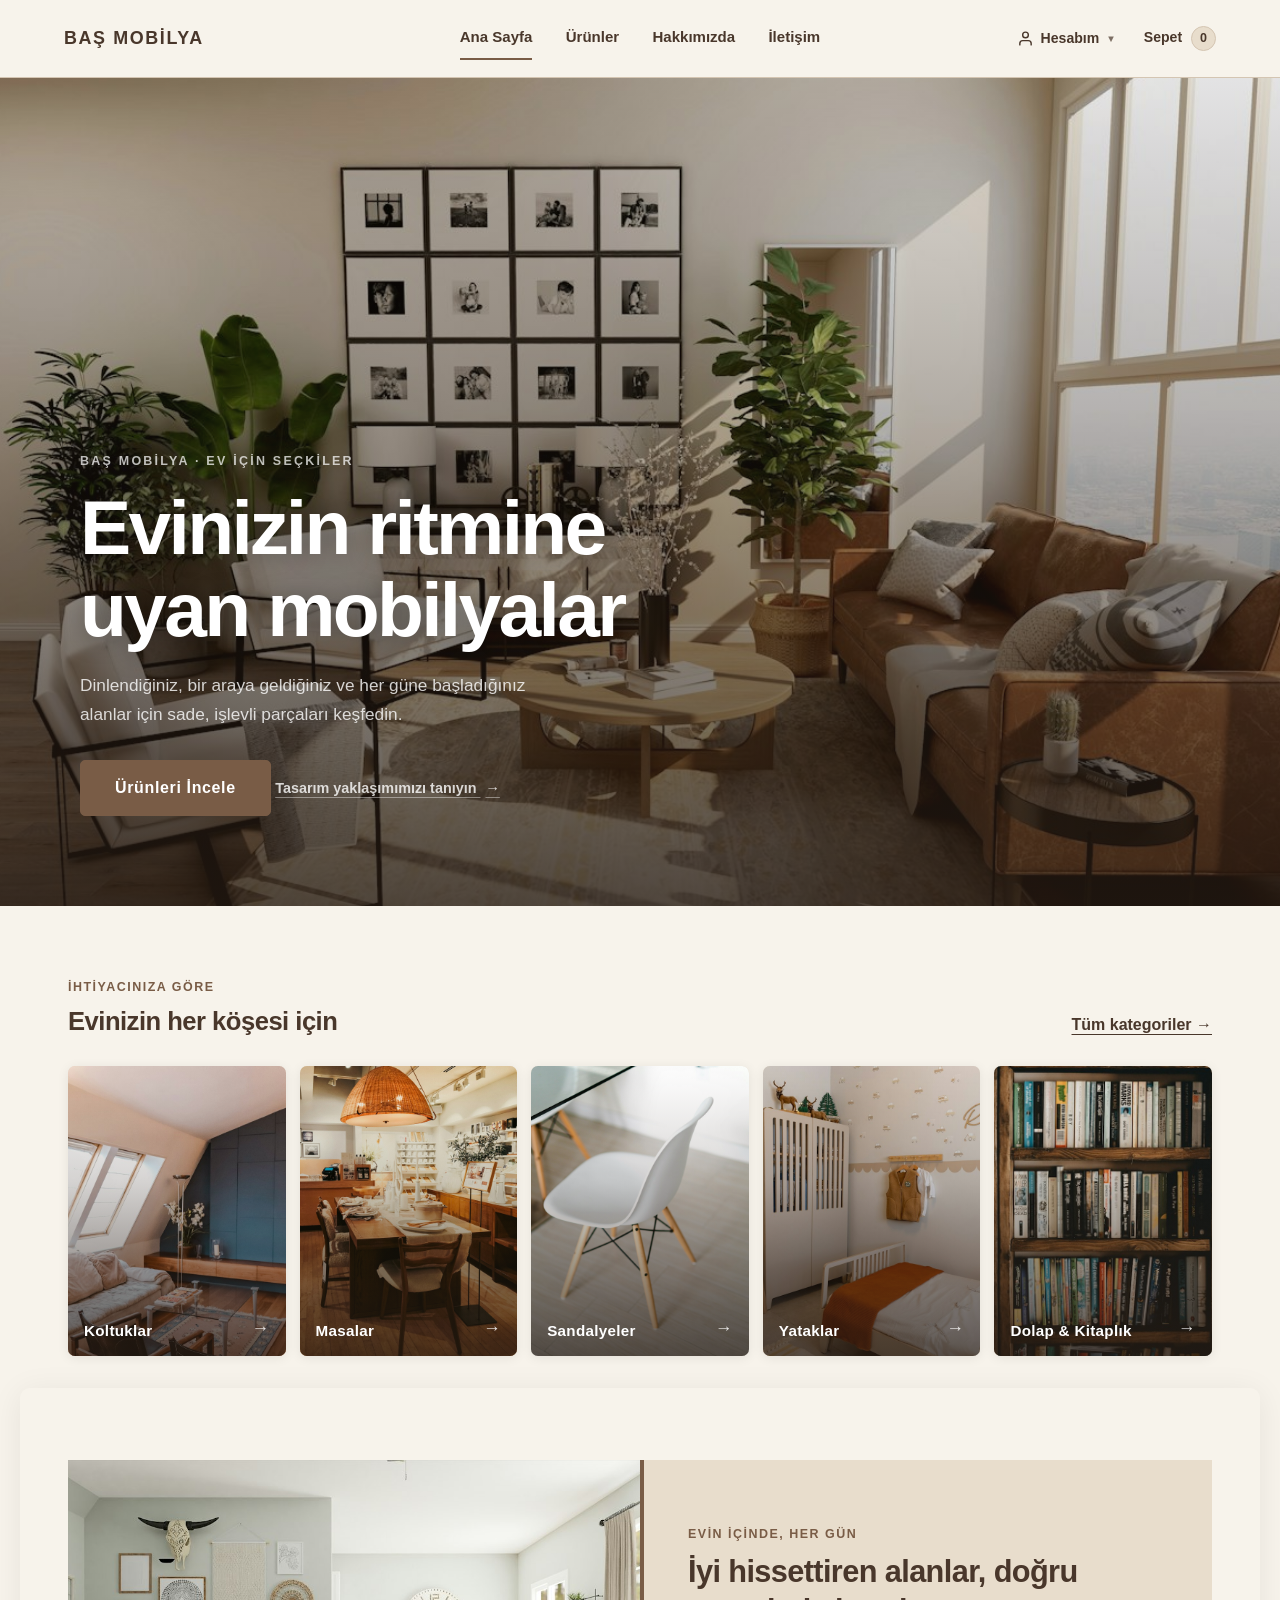
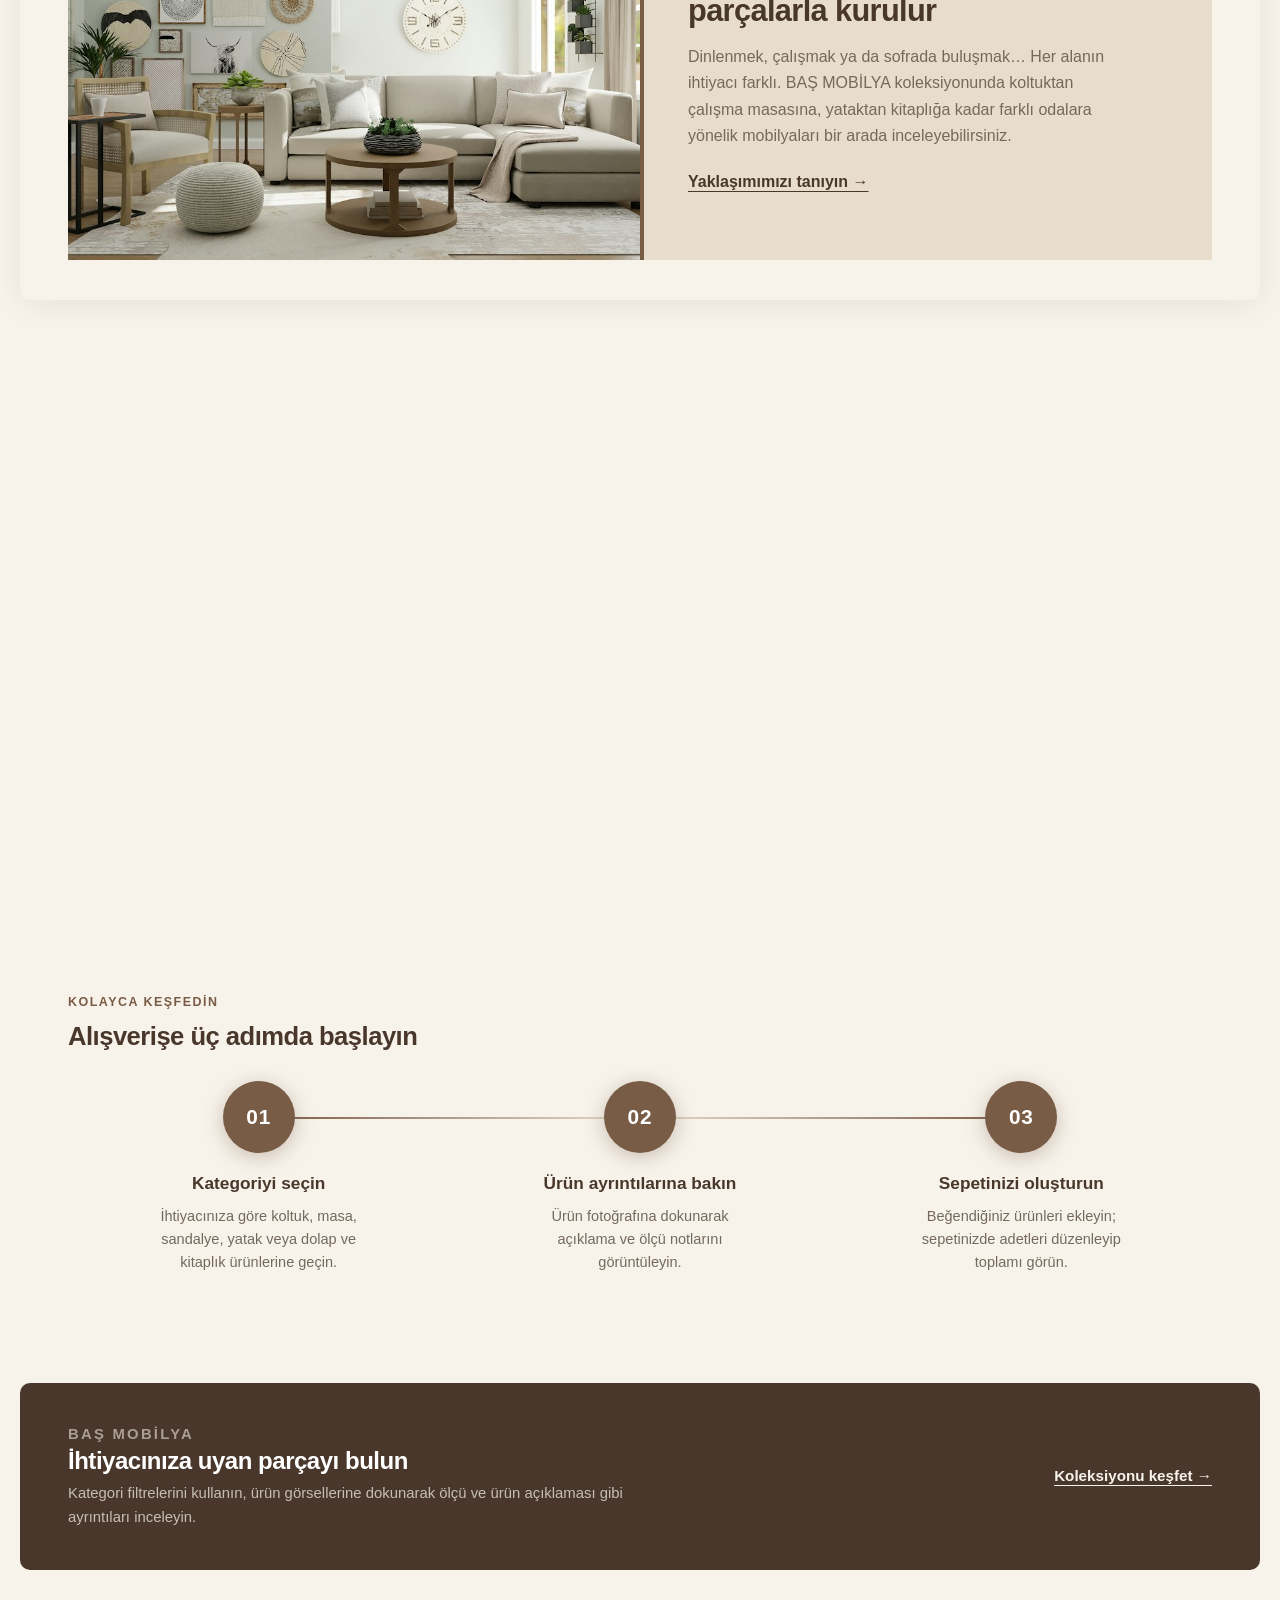
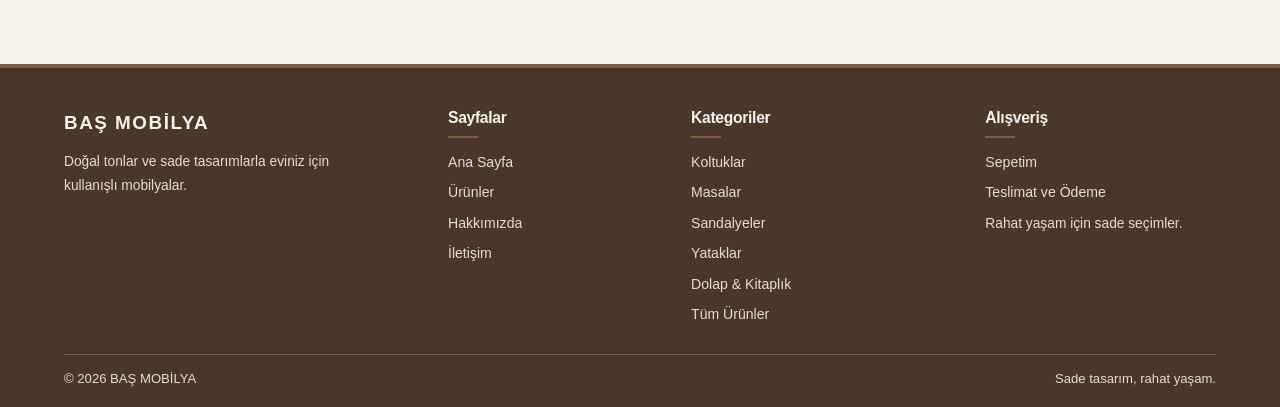
==== commit 66af46d0: "Hesabım menüsü ve profil sayfası" ====
--- a/index.html
+++ b/index.html
@@ -1,4 +1,4 @@
-﻿<!DOCTYPE html>
+<!DOCTYPE html>
 <html lang="tr">
 <head>
   <meta charset="UTF-8">
@@ -15,7 +15,24 @@
     <nav class="main-nav" aria-label="Ana menü">
       <a href="index.html" aria-current="page">Ana Sayfa</a><a href="urunler.html">Ürünler</a><a href="hakkimizda.html">Hakkımızda</a><a href="iletisim.html">İletişim</a>
     </nav>
-    <div class="header-tools"><a class="account-link" href="giris.html">Giriş Yap</a><a class="settings-link" href="ayarlar.html">Ayarlar</a><a class="cart-link" href="sepet.html">Sepet <span class="cart-count" data-cart-count>0</span></a></div>
+    <div class="header-tools">
+      <div class="user-menu">
+        <a class="user-menu-btn" href="ayarlar.html" aria-label="Hesap Menüsü">
+          <svg class="user-icon" viewBox="0 0 24 24" fill="none" stroke="currentColor" stroke-width="2" stroke-linecap="round" stroke-linejoin="round" aria-hidden="true"><path d="M20 21v-2a4 4 0 0 0-4-4H8a4 4 0 0 0-4 4v2"></path><circle cx="12" cy="7" r="4"></circle></svg>
+          <span>Hesabım</span>
+          <span class="user-menu-arrow" aria-hidden="true">▼</span>
+        </a>
+        <div class="user-dropdown">
+          <a href="giris.html">Giriş Yap</a>
+          <a href="kayit.html">Kayıt Ol</a>
+          <div class="user-dropdown-divider" aria-hidden="true"></div>
+          <a href="ayarlar.html">Profil &amp; Ayarlar</a>
+          <a href="urunler.html?kategori=favorites">Favorilerim</a>
+          <a href="siparis.html">Sipariş Takibi</a>
+        </div>
+      </div>
+      <a class="cart-link" href="sepet.html">Sepet <span class="cart-count" data-cart-count>0</span></a>
+    </div>
   </header>
 
   <main>
--- a/css/ortak.css
+++ b/css/ortak.css
@@ -60,12 +60,26 @@
 .cart-link { justify-self: end; white-space: nowrap; }
 .cart-count { min-width: 25px; height: 25px; display: inline-flex; align-items: center; justify-content: center; margin-left: 5px; padding: 0 6px; border: 1px solid var(--line); border-radius: 50%; background: var(--surface); font-size: .78rem; }
 .main-nav a:focus-visible, .cart-link:focus-visible, .footer-column a:focus-visible, .logo:focus-visible { outline: 2px solid var(--button); outline-offset: 4px; }
-.header-tools { grid-column: 3; grid-row: 1; justify-self: end; display: flex; align-items: center; gap: 12px; }
+.header-tools { grid-column: 3; grid-row: 1; justify-self: end; display: flex; align-items: center; gap: 16px; }
 .header-tools a { color: var(--heading); font-size: .88rem; font-weight: 600; text-decoration: none; }
 .header-tools a:hover { text-decoration: underline; text-underline-offset: 4px; }
 .header-tools a[aria-current="page"] { text-decoration: underline; text-underline-offset: 4px; }
 .header-tools a:focus-visible { outline: 2px solid var(--button); outline-offset: 3px; }
 .header-tools .cart-link { justify-self: auto; }
+
+/* Kullanıcı / Hesap Menüsü ve Dropdown */
+.user-menu { position: relative; display: inline-block; }
+.user-menu-btn { display: inline-flex; align-items: center; gap: 7px; padding: 7px 11px; border-radius: 6px; color: var(--heading); font-size: .88rem; font-weight: 600; text-decoration: none; cursor: pointer; transition: background-color .15s ease, color .15s ease; border: 1px solid transparent; }
+.user-menu-btn:hover, .user-menu:hover .user-menu-btn, .user-menu.open .user-menu-btn { background: var(--surface); border-color: var(--line); text-decoration: none !important; }
+.user-icon { width: 17px; height: 17px; stroke: currentColor; flex-shrink: 0; }
+.user-menu-arrow { font-size: .6rem; transition: transform .2s ease; opacity: .7; }
+.user-menu:hover .user-menu-arrow, .user-menu.open .user-menu-arrow { transform: rotate(180deg); }
+.user-dropdown { position: absolute; top: calc(100% + 6px); right: 0; min-width: 200px; padding: 7px 0; background: var(--white); border: 1px solid var(--line); border-radius: 8px; box-shadow: 0 10px 28px rgba(0,0,0,.12); display: none; flex-direction: column; z-index: 1000; animation: dropdownFade .18s ease-out; }
+@keyframes dropdownFade { from { opacity: 0; transform: translateY(-4px); } to { opacity: 1; transform: translateY(0); } }
+.user-menu:hover .user-dropdown, .user-menu.open .user-dropdown { display: flex; }
+.user-dropdown a { padding: 9px 16px; color: var(--heading); font-size: .86rem; font-weight: 500; text-decoration: none !important; display: flex; align-items: center; gap: 8px; transition: background-color .15s ease, color .15s ease; }
+.user-dropdown a:hover { background: var(--surface-soft); color: var(--button); }
+.user-dropdown-divider { height: 1px; background: var(--line); margin: 6px 0; }
 
 /* Ortak içerik, bağlantı ve form stilleri */
 .section, .page-content { width: min(1240px, 100%); margin: 0 auto; padding: 54px 32px; }
--- a/css/index.css
+++ b/css/index.css
@@ -309,14 +309,14 @@
 
 /* ── ALT BANNER (home-note) ── */
 .home-note {
-  margin: 60px clamp(16px, 4vw, 48px) 64px;
   max-width: 1240px;
+  margin: 60px auto 64px;
   padding: 40px 48px;
   display: flex;
   align-items: center;
   justify-content: space-between;
   gap: 32px;
-  background: var(--heading);
+  background: var(--footer-bg);
   border-radius: 10px;
   color: var(--footer-text);
 }
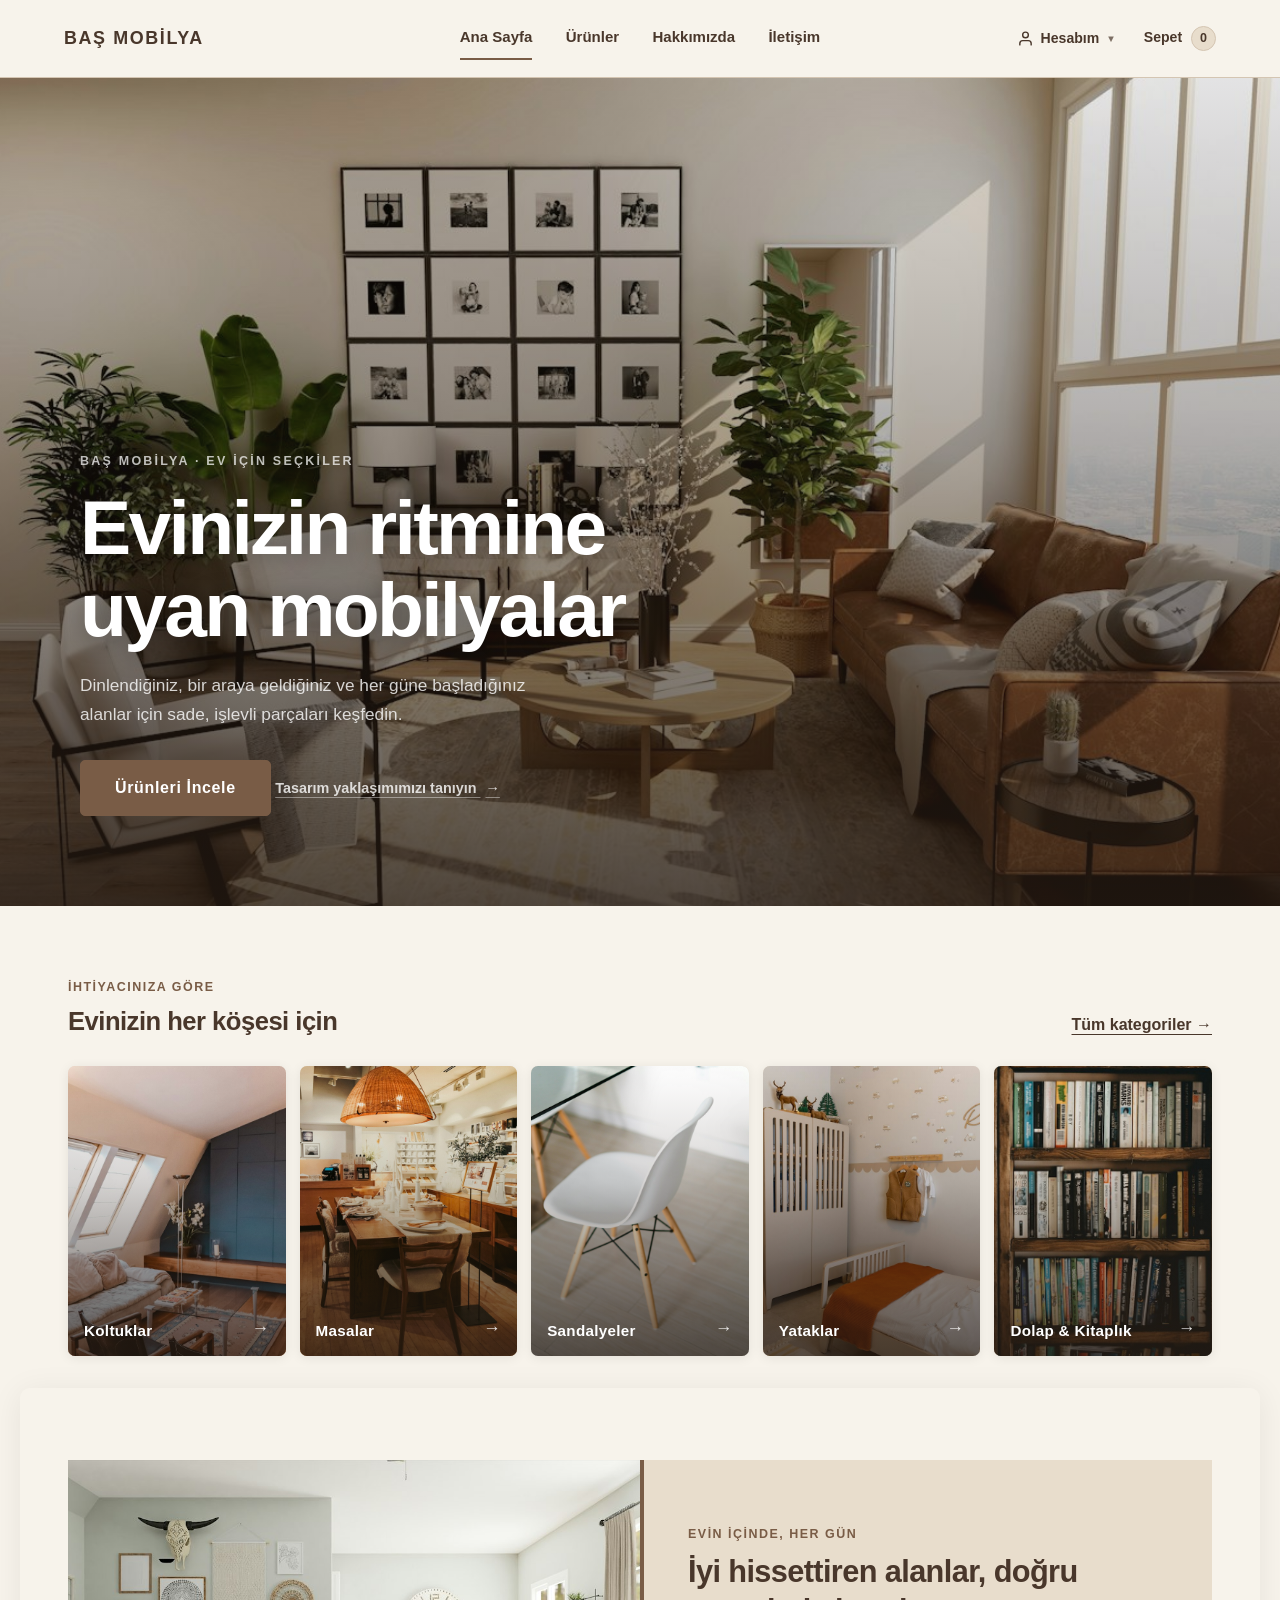
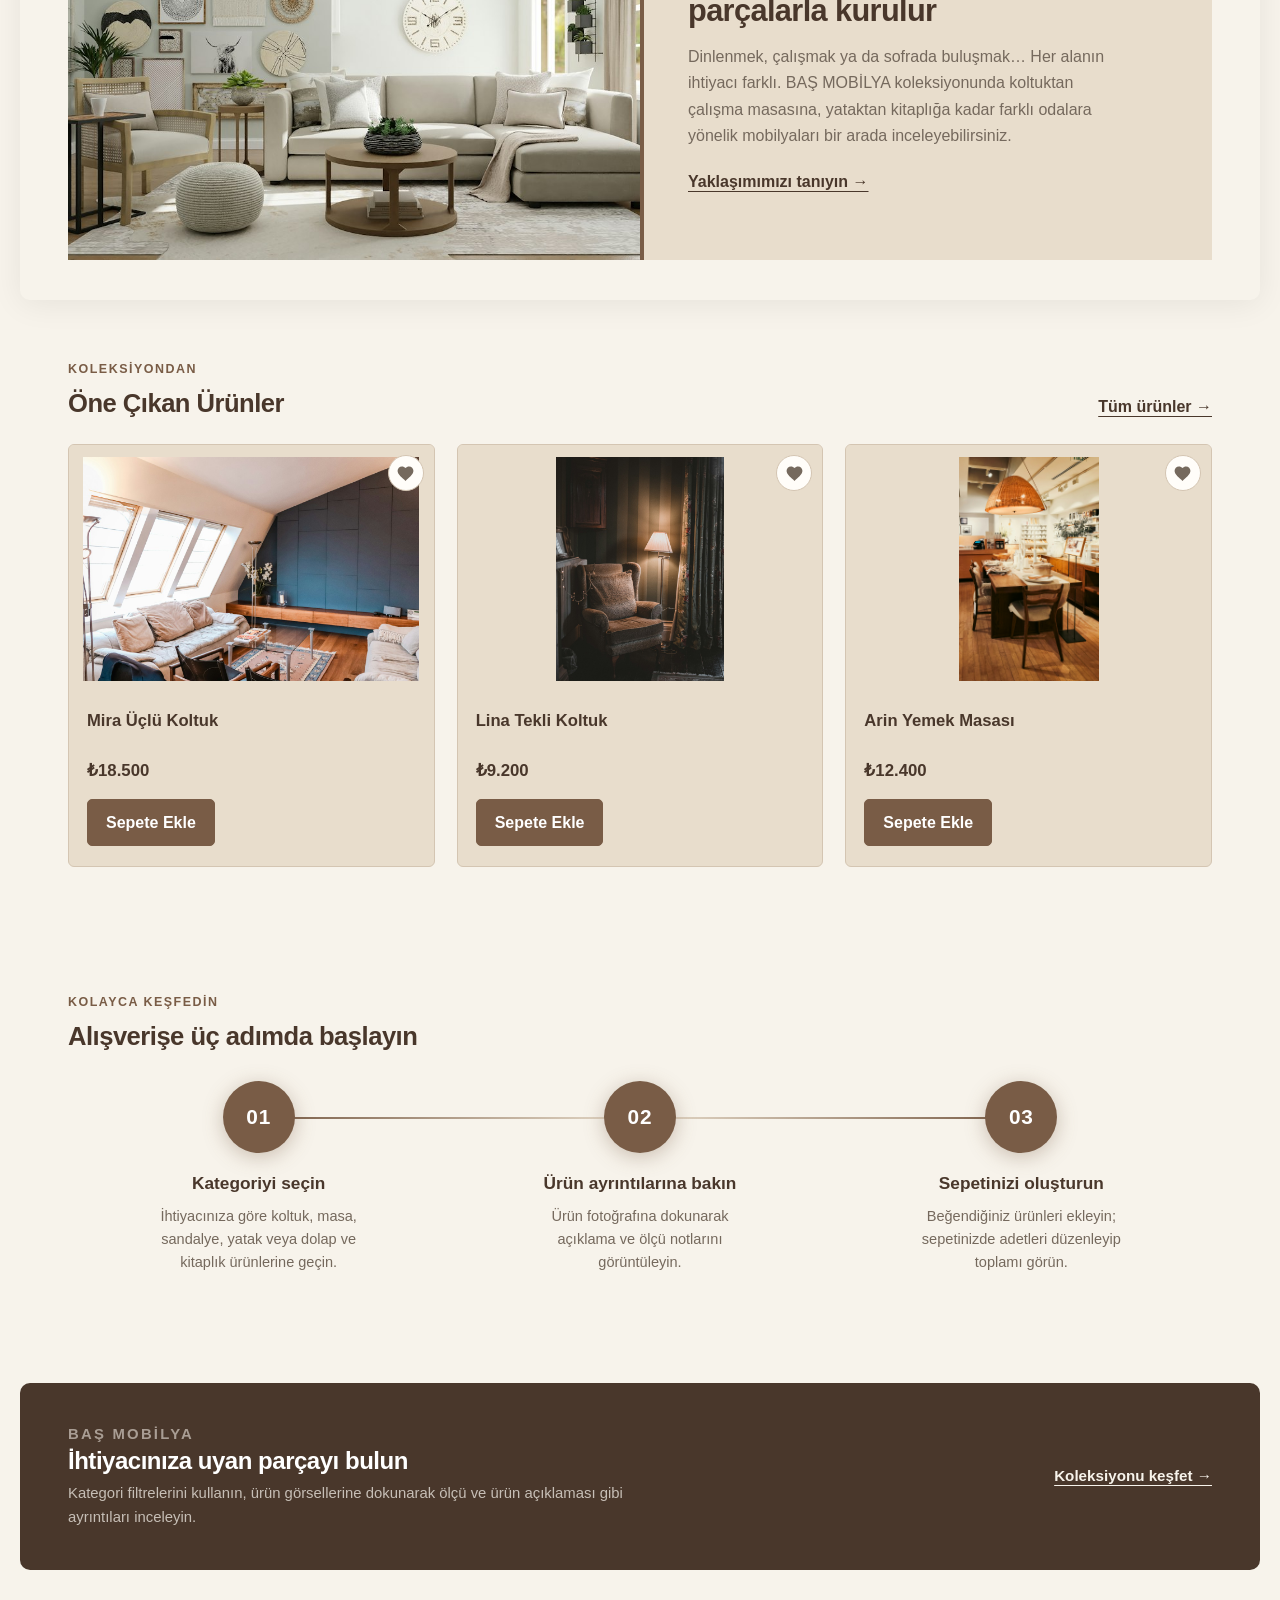
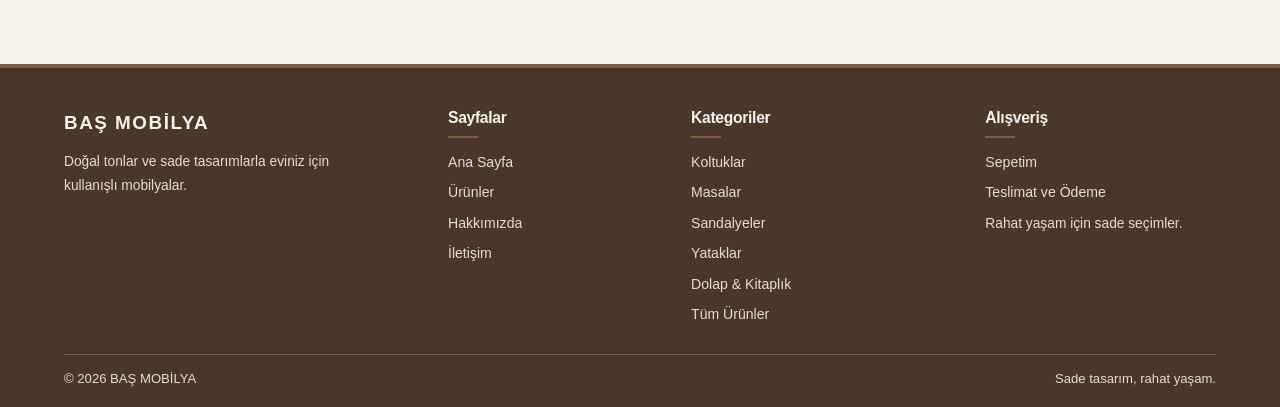
==== commit 10d5f3eb: "Sayfa düzenlemeleri ve Pages ayarı" ====
--- a/index.html
+++ b/index.html
@@ -7,7 +7,7 @@
   <title>BAŞ MOBİLYA | Ana Sayfa</title>
   <link rel="icon" type="image/svg+xml" href="favicon.svg">
   <link rel="stylesheet" href="css/ortak.css"><link rel="stylesheet" href="css/index.css">
-  <script src="script.js" defer></script>
+  <script src="js/script.js" defer></script>
 </head>
 <body>
   <header class="site-header">
--- a/css/ortak.css
+++ b/css/ortak.css
@@ -170,11 +170,11 @@
   .auth-layout { gap: 22px; }
 }
 @media (max-width: 600px) {
-  .site-header { padding: 13px 17px 10px; gap: 8px 14px; }
+  .site-header { width: 100%; grid-template-columns: minmax(0, 1fr) minmax(0, 1fr); padding: 13px 17px 10px; gap: 8px 14px; }
   .logo { font-size: 1rem; }
   .header-tools { grid-column: 1 / -1; grid-row: 2; justify-self: start; gap: 16px; }
-  .main-nav { grid-column: 1 / -1; grid-row: 3; grid-template-columns: repeat(2, 1fr); display: grid; gap: 2px 12px; text-align: left; }
-  .main-nav a { padding: 6px 0; font-size: .9rem; }
+  .main-nav { width: 100%; min-width: 0; grid-column: 1 / -1; grid-row: 3; grid-template-columns: repeat(2, minmax(0, 1fr)); display: grid; gap: 2px 12px; text-align: left; }
+  .main-nav a { min-width: 0; padding: 6px 0; font-size: .9rem; overflow-wrap: anywhere; }
   .section, .page-content { padding: 40px 18px; }
   .page-intro { margin-bottom: 26px; padding-bottom: 18px; }
   .product-grid { grid-template-columns: 1fr; gap: 16px; }
--- a/css/index.css
+++ b/css/index.css
@@ -365,9 +365,12 @@
 }
 
 @media (max-width: 600px) {
-  .hero { min-height: 85vh; }
-  .hero-copy h1 { font-size: 2.4rem; }
-  .hero-copy > p:not(.eyebrow) { font-size: .97rem; }
+  .hero { width: 100%; max-width: 100vw; min-height: 85vh; }
+  .hero-copy { width: calc(100vw - 36px); max-width: calc(100vw - 36px); min-width: 0; padding: 30px 18px 36px; }
+  .hero-copy h1 { font-size: 2.4rem; overflow-wrap: anywhere; }
+  .hero-copy > p:not(.eyebrow) { display: block; width: 100%; max-width: 100%; white-space: normal; font-size: .97rem; overflow-wrap: anywhere; }
+  .hero-copy .button { max-width: 100%; padding-inline: 22px; }
+  .hero-about-link { display: block; width: fit-content; max-width: 100%; margin-top: 14px; }
 
   .category-section { padding-top: 48px; }
   .category-grid {
